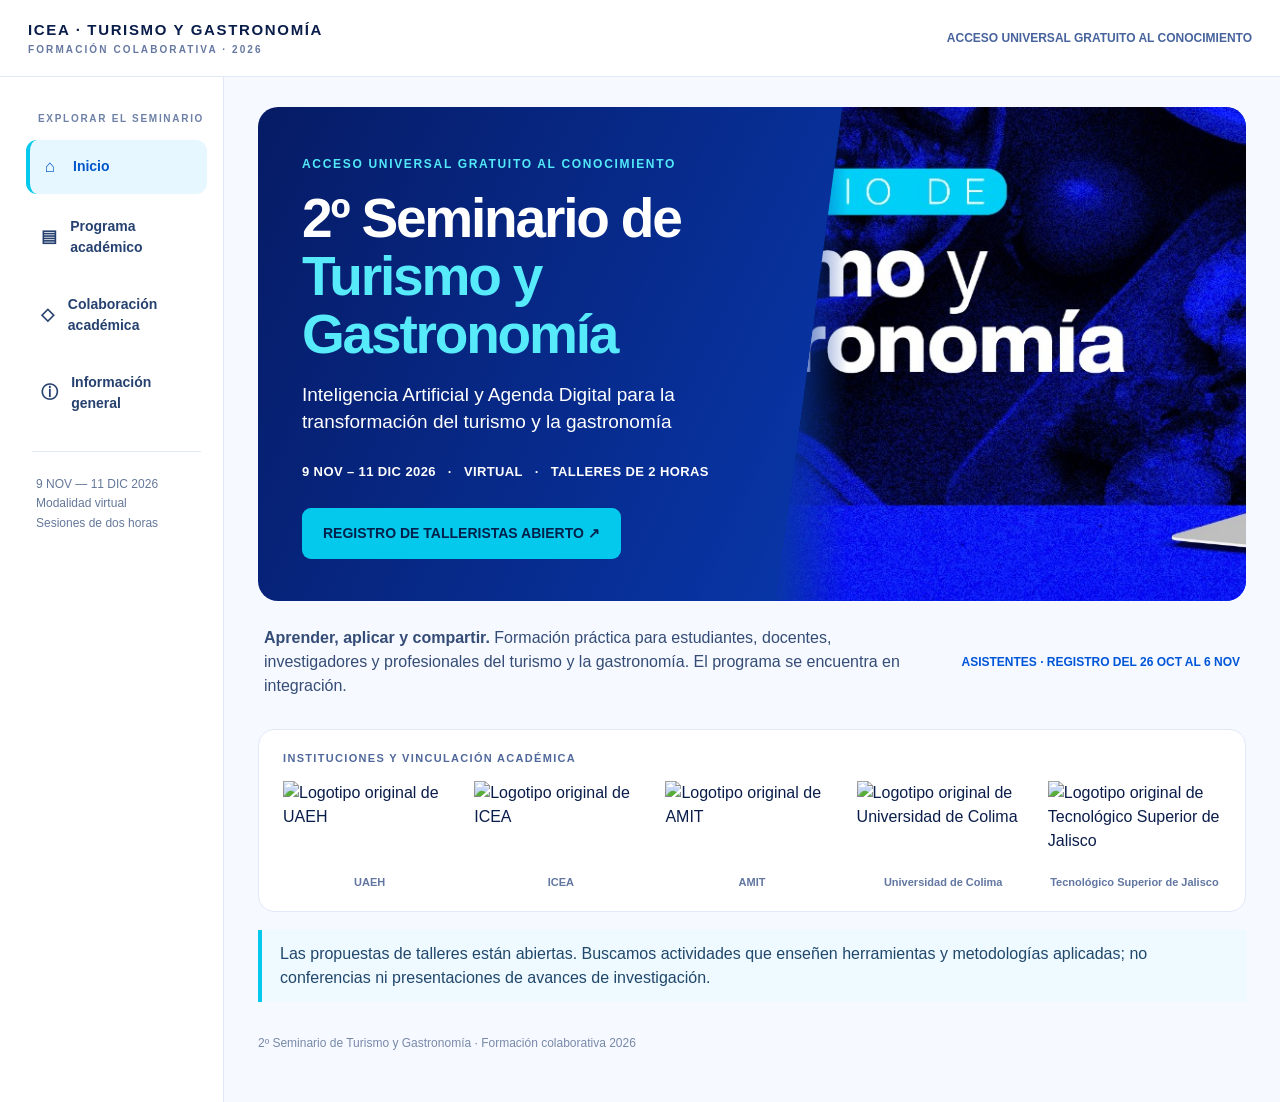
==== index.html @ 2c592e2b "Add files via upload" ====
<!doctype html><html lang="es"><head><meta charset="utf-8"><meta name="viewport" content="width=device-width,initial-scale=1"><meta name="theme-color" content="#061b65"><title>Inicio · 2º Seminario de Turismo y Gastronomía</title><link rel="stylesheet" href="styles.css"></head><body><header class="header"><div class="head-inner"><a href="index.html" class="brand">ICEA · TURISMO Y GASTRONOMÍA<small>FORMACIÓN COLABORATIVA · 2026</small></a><div class="header-note">ACCESO UNIVERSAL GRATUITO AL CONOCIMIENTO</div></div></header><div class="shell"><aside class="side"><p class="side-title">Explorar el seminario</p><a class="current" href="index.html"><span class="symbol">⌂</span>Inicio</a><a class="" href="programa.html"><span class="symbol">▤</span>Programa académico</a><a class="" href="colaboracion.html"><span class="symbol">◇</span>Colaboración académica</a><a class="" href="informacion.html"><span class="symbol">ⓘ</span>Información general</a><div class="divider"></div><p class="note">9 NOV — 11 DIC 2026<br>Modalidad virtual<br>Sesiones de dos horas</p></aside><main class="content"><section class="hero"><div class="hero-copy"><div class="eyebrow">ACCESO UNIVERSAL GRATUITO AL CONOCIMIENTO</div><h1>2º Seminario de<br><span>Turismo y Gastronomía</span></h1><p class="subtitle">Inteligencia Artificial y Agenda Digital para la transformación del turismo y la gastronomía</p><p class="facts">9 NOV – 11 DIC 2026 &nbsp; · &nbsp; VIRTUAL &nbsp; · &nbsp; TALLERES DE 2 HORAS</p><a class="btn" href="https://docs.google.com/forms/d/e/1FAIpQLScIO4ZmuzmxLel9Pe6MLY832q3dPEplEjCXNDadB7v_IK4GQQ/viewform?usp=header" target="_blank" rel="noopener">REGISTRO DE TALLERISTAS ABIERTO ↗</a></div><div class="hero-image" role="img" aria-label="Imagen original del seminario: turismo, gastronomía y tecnología"></div></section><div class="intro"><p><strong>Aprender, aplicar y compartir.</strong> Formación práctica para estudiantes, docentes, investigadores y profesionales del turismo y la gastronomía. El programa se encuentra en integración.</p><div class="date-tag">ASISTENTES · REGISTRO DEL 26 OCT AL 6 NOV</div></div><section class="logos"><div class="logos-title">Instituciones y vinculación académica</div><div class="logo-grid"><div><img src="assets/uaeh-original.jpg" alt="Logotipo original de UAEH"><div class="logo-label">UAEH</div></div><div><img src="assets/icea-original.png" alt="Logotipo original de ICEA"><div class="logo-label">ICEA</div></div><div><img src="assets/amit-original.png" alt="Logotipo original de AMIT"><div class="logo-label">AMIT</div></div><div><img src="assets/colima-original.png" alt="Logotipo original de Universidad de Colima"><div class="logo-label">Universidad de Colima</div></div><div><img src="assets/jalisco-original.png" alt="Logotipo original de Tecnológico Superior de Jalisco"><div class="logo-label">Tecnológico Superior de Jalisco</div></div></div></section><div class="note-box">Las propuestas de talleres están abiertas. Buscamos actividades que enseñen herramientas y metodologías aplicadas; no conferencias ni presentaciones de avances de investigación.</div><footer class="foot">2º Seminario de Turismo y Gastronomía · Formación colaborativa 2026</footer></main></div></body></html>
---- styles.css ----
:root{--navy:#071653;--blue:#064ee2;--cyan:#04c9ed;--ink:#0a1d4a;--muted:#536586;--line:#e0e9f8}*{box-sizing:border-box}body{margin:0;background:#f6f9ff;color:var(--ink);font:16px/1.5 'Segoe UI',Arial,sans-serif}a{text-decoration:none;color:inherit}.header{background:white;border-bottom:1px solid var(--line)}.head-inner{max-width:1380px;margin:auto;min-height:76px;padding:14px 28px;display:flex;align-items:center;justify-content:space-between;gap:20px}.brand{font-size:15px;font-weight:900;letter-spacing:.11em}.brand small{display:block;color:#6678a2;font-size:10px;letter-spacing:.21em}.header-note{color:#47639d;font-size:12px;font-weight:700}.shell{max-width:1380px;margin:auto;display:grid;grid-template-columns:224px minmax(0,1fr);min-height:calc(100vh - 76px)}.side{padding:34px 16px 30px 26px;background:#fff;border-right:1px solid var(--line)}.side-title{font-size:10px;letter-spacing:.17em;text-transform:uppercase;color:#6d80a6;font-weight:900;margin:0 0 14px 12px}.side a{display:flex;align-items:center;gap:12px;padding:14px 13px;border-radius:11px;color:#26416f;font-weight:750;font-size:14px;margin-bottom:8px;transition:background .2s}.side a:hover{background:#eaf3ff}.side a.current{background:#e7f7ff;color:#0057cb;border-left:4px solid var(--cyan);padding-left:9px}.side a .symbol{font-size:17px;width:22px;text-align:center}.side .divider{border-top:1px solid var(--line);margin:23px 6px}.side .note{font-size:12px;color:#65789a;padding:0 10px;line-height:1.65}.content{min-width:0;padding:30px 34px 50px}.hero{background:linear-gradient(115deg,#061b65,#0838ad 68%,#0755df);color:white;border-radius:20px;display:grid;grid-template-columns:1.05fr .95fr;overflow:hidden;min-height:435px}.hero-copy{padding:48px 0 42px 44px;position:relative;z-index:1}.eyebrow{font-size:12px;letter-spacing:.14em;color:#52eafa;font-weight:900}.hero h1{font-size:clamp(34px,4.3vw,60px);line-height:1.05;letter-spacing:-.04em;margin:17px 0}.hero h1 span{color:#57eafa}.subtitle{font-size:19px;line-height:1.42;max-width:590px}.facts{font-size:13px;font-weight:850;letter-spacing:.03em;margin:26px 0}.hero-image{background:linear-gradient(90deg,#0836a7 0%,transparent 15%),url('assets/banner.jpg') center/cover;clip-path:polygon(14% 0,100% 0,100% 100%,0 100%)}.btn{display:inline-block;background:var(--cyan);padding:15px 21px;border-radius:9px;color:#00214b;font-weight:900;font-size:14px}.btn:hover{filter:brightness(.95)}.btn-outline{background:#fff;border:1px solid #c8d9f4;color:#0647bf}.intro{display:flex;gap:24px;align-items:center;justify-content:space-between;padding:25px 6px}.intro p{margin:0;max-width:690px;color:#344c76}.date-tag{font-size:12px;font-weight:900;color:#0056d8;white-space:nowrap}.logos{background:white;border:1px solid var(--line);border-radius:16px;padding:20px 24px;margin-top:6px}.logos-title{font-size:11px;font-weight:900;color:#50689b;letter-spacing:.12em;text-transform:uppercase;margin-bottom:15px}.logo-grid{display:grid;grid-template-columns:repeat(5,1fr);gap:18px;align-items:center}.logo-grid img{display:block;width:100%;height:85px;object-fit:contain}.logo-grid .logo-label{text-align:center;font-size:11px;font-weight:800;color:#6176a0;margin-top:8px}.page-top{margin-bottom:26px}.kicker{color:#0079db;font-size:12px;font-weight:900;letter-spacing:.14em;text-transform:uppercase}.page-top h1{font-size:clamp(30px,3.6vw,47px);letter-spacing:-.035em;margin:7px 0}.page-top p{max-width:780px;color:#4b6085;margin:0;font-size:16px}.panel{background:white;border:1px solid var(--line);border-radius:17px;padding:26px;margin-bottom:18px}.panel h2{font-size:21px;margin:0 0 12px}.panel p{color:#455c81}.status{display:inline-block;padding:6px 12px;background:#e5f9fd;color:#006d9a;border-radius:6px;font-size:12px;font-weight:900}.two{display:grid;grid-template-columns:1fr 1fr;gap:16px}.three{display:grid;grid-template-columns:repeat(3,1fr);gap:16px}.ca{background:#f4f8ff;border-left:4px solid #0b64ed;padding:19px;border-radius:6px;min-height:140px}.ca strong{display:block;font-size:17px;line-height:1.3}.ca small{display:block;color:#59729c;margin-top:11px}.ca.primary{background:#e9f7ff;border-left-color:#00c4e7}.section-label{color:#1a5cd2;font-size:12px;font-weight:900;letter-spacing:.1em;text-transform:uppercase;margin:27px 0 12px}.mini{font-size:13px;color:#667ca1}.note-box{border-left:4px solid var(--cyan);padding:12px 18px;background:#eefaff;color:#21476b;margin-top:18px}.foot{font-size:12px;color:#7789a9;margin-top:32px}.contact{font-weight:800;color:#0754c9}.bullets{padding-left:20px;color:#405a81}.bullets li{margin:8px 0}.soft{background:#f2f8ff;padding:16px;border-radius:10px}.tag{display:inline-block;background:#e7edff;color:#1647ad;font-weight:800;font-size:12px;padding:6px 10px;border-radius:6px}@media(max-width:1000px){.hero{grid-template-columns:1fr}.hero-image{height:190px;clip-path:none}.hero-copy{padding:35px}.logo-grid{grid-template-columns:repeat(3,1fr)}.three{grid-template-columns:1fr 1fr}}@media(max-width:680px){.shell{display:block}.side{padding:10px 14px;display:flex;overflow-x:auto;gap:6px;border-right:0;border-bottom:1px solid var(--line)}.side-title,.side .divider,.side .note{display:none}.side a{white-space:nowrap;margin:0;font-size:12px;padding:10px}.content{padding:16px}.hero-copy{padding:25px}.hero h1{font-size:35px}.subtitle{font-size:16px}.intro{display:block}.date-tag{margin-top:12px}.two,.three{grid-template-columns:1fr}.logo-grid{grid-template-columns:1fr 1fr}.logo-grid img{height:70px}.head-inner{padding:12px 18px}.header-note{display:none}.panel{padding:19px}}
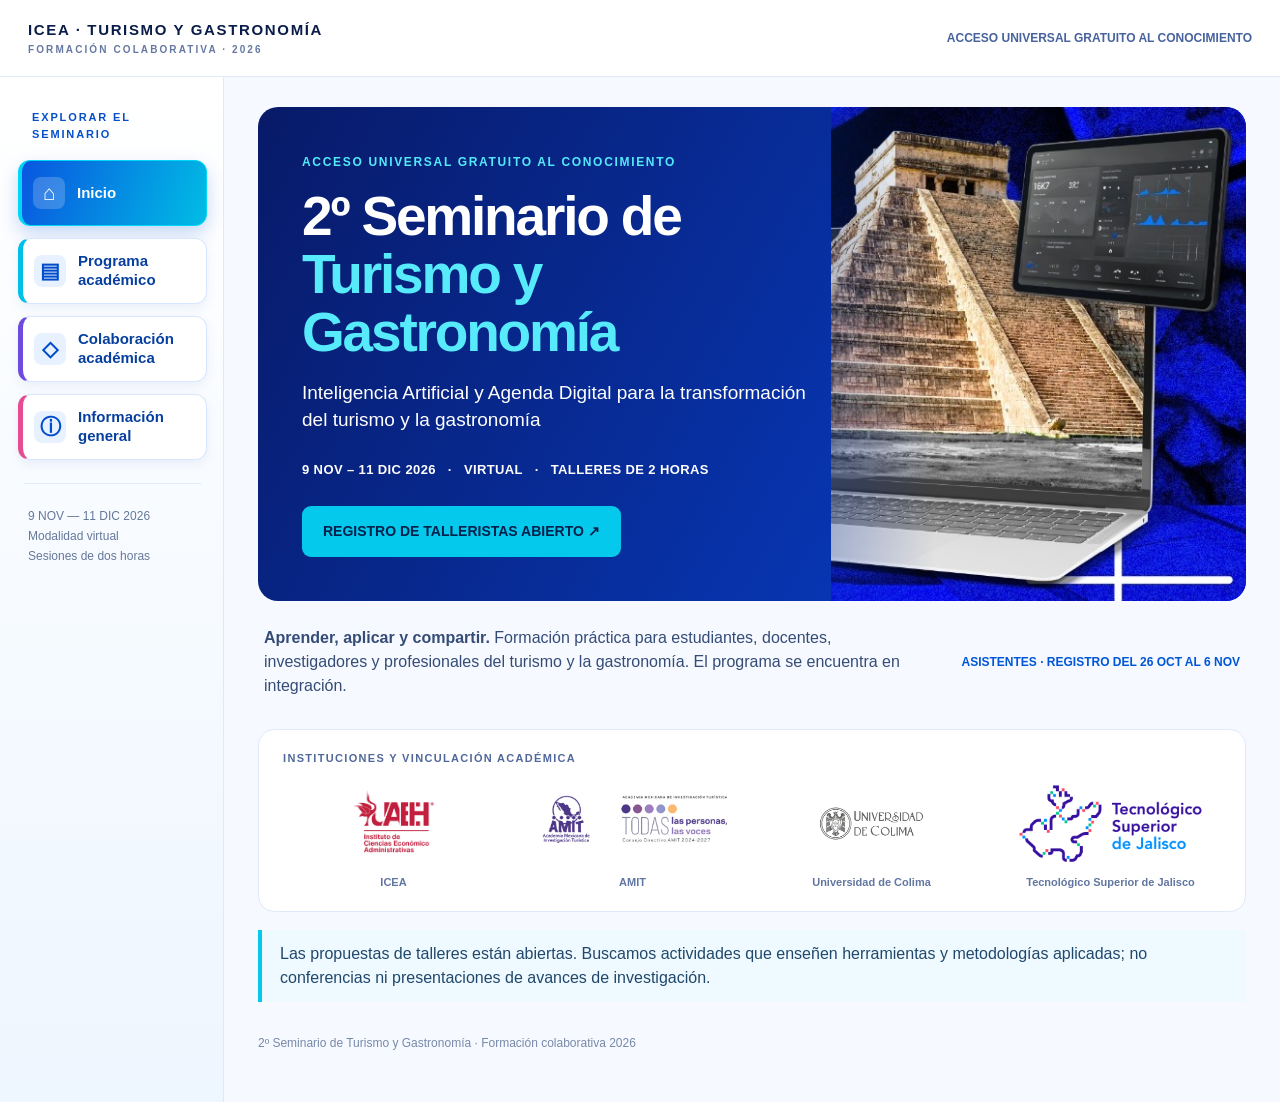
==== commit 05756f6c: "Add files via upload" ====
--- a/index.html
+++ b/index.html
@@ -1 +1 @@
-<!doctype html><html lang="es"><head><meta charset="utf-8"><meta name="viewport" content="width=device-width,initial-scale=1"><meta name="theme-color" content="#061b65"><title>Inicio · 2º Seminario de Turismo y Gastronomía</title><link rel="stylesheet" href="styles.css"></head><body><header class="header"><div class="head-inner"><a href="index.html" class="brand">ICEA · TURISMO Y GASTRONOMÍA<small>FORMACIÓN COLABORATIVA · 2026</small></a><div class="header-note">ACCESO UNIVERSAL GRATUITO AL CONOCIMIENTO</div></div></header><div class="shell"><aside class="side"><p class="side-title">Explorar el seminario</p><a class="current" href="index.html"><span class="symbol">⌂</span>Inicio</a><a class="" href="programa.html"><span class="symbol">▤</span>Programa académico</a><a class="" href="colaboracion.html"><span class="symbol">◇</span>Colaboración académica</a><a class="" href="informacion.html"><span class="symbol">ⓘ</span>Información general</a><div class="divider"></div><p class="note">9 NOV — 11 DIC 2026<br>Modalidad virtual<br>Sesiones de dos horas</p></aside><main class="content"><section class="hero"><div class="hero-copy"><div class="eyebrow">ACCESO UNIVERSAL GRATUITO AL CONOCIMIENTO</div><h1>2º Seminario de<br><span>Turismo y Gastronomía</span></h1><p class="subtitle">Inteligencia Artificial y Agenda Digital para la transformación del turismo y la gastronomía</p><p class="facts">9 NOV – 11 DIC 2026 &nbsp; · &nbsp; VIRTUAL &nbsp; · &nbsp; TALLERES DE 2 HORAS</p><a class="btn" href="https://docs.google.com/forms/d/e/1FAIpQLScIO4ZmuzmxLel9Pe6MLY832q3dPEplEjCXNDadB7v_IK4GQQ/viewform?usp=header" target="_blank" rel="noopener">REGISTRO DE TALLERISTAS ABIERTO ↗</a></div><div class="hero-image" role="img" aria-label="Imagen original del seminario: turismo, gastronomía y tecnología"></div></section><div class="intro"><p><strong>Aprender, aplicar y compartir.</strong> Formación práctica para estudiantes, docentes, investigadores y profesionales del turismo y la gastronomía. El programa se encuentra en integración.</p><div class="date-tag">ASISTENTES · REGISTRO DEL 26 OCT AL 6 NOV</div></div><section class="logos"><div class="logos-title">Instituciones y vinculación académica</div><div class="logo-grid"><div><img src="assets/uaeh-original.jpg" alt="Logotipo original de UAEH"><div class="logo-label">UAEH</div></div><div><img src="assets/icea-original.png" alt="Logotipo original de ICEA"><div class="logo-label">ICEA</div></div><div><img src="assets/amit-original.png" alt="Logotipo original de AMIT"><div class="logo-label">AMIT</div></div><div><img src="assets/colima-original.png" alt="Logotipo original de Universidad de Colima"><div class="logo-label">Universidad de Colima</div></div><div><img src="assets/jalisco-original.png" alt="Logotipo original de Tecnológico Superior de Jalisco"><div class="logo-label">Tecnológico Superior de Jalisco</div></div></div></section><div class="note-box">Las propuestas de talleres están abiertas. Buscamos actividades que enseñen herramientas y metodologías aplicadas; no conferencias ni presentaciones de avances de investigación.</div><footer class="foot">2º Seminario de Turismo y Gastronomía · Formación colaborativa 2026</footer></main></div></body></html>+<!doctype html><html lang="es"><head><meta charset="utf-8"><meta name="viewport" content="width=device-width,initial-scale=1"><meta name="theme-color" content="#061b65"><title>Inicio · 2º Seminario de Turismo y Gastronomía</title><link rel="stylesheet" href="styles.css"></head><body><header class="header"><div class="head-inner"><a href="index.html" class="brand">ICEA · TURISMO Y GASTRONOMÍA<small>FORMACIÓN COLABORATIVA · 2026</small></a><div class="header-note">ACCESO UNIVERSAL GRATUITO AL CONOCIMIENTO</div></div></header><div class="shell"><aside class="side"><p class="side-title">Explorar el seminario</p><a class="current" href="index.html"><span class="symbol">⌂</span>Inicio</a><a class="" href="programa.html"><span class="symbol">▤</span>Programa académico</a><a class="" href="colaboracion.html"><span class="symbol">◇</span>Colaboración académica</a><a class="" href="informacion.html"><span class="symbol">ⓘ</span>Información general</a><div class="divider"></div><p class="note">9 NOV — 11 DIC 2026<br>Modalidad virtual<br>Sesiones de dos horas</p></aside><main class="content"><section class="hero"><div class="hero-copy"><div class="eyebrow">ACCESO UNIVERSAL GRATUITO AL CONOCIMIENTO</div><h1>2º Seminario de<br><span>Turismo y Gastronomía</span></h1><p class="subtitle">Inteligencia Artificial y Agenda Digital para la transformación del turismo y la gastronomía</p><p class="facts">9 NOV – 11 DIC 2026 &nbsp; · &nbsp; VIRTUAL &nbsp; · &nbsp; TALLERES DE 2 HORAS</p><a class="btn" href="https://docs.google.com/forms/d/e/1FAIpQLScIO4ZmuzmxLel9Pe6MLY832q3dPEplEjCXNDadB7v_IK4GQQ/viewform?usp=header" target="_blank" rel="noopener">REGISTRO DE TALLERISTAS ABIERTO ↗</a></div><div class="hero-image" role="img" aria-label="Imagen original del seminario: turismo, gastronomía y tecnología"></div></section><div class="intro"><p><strong>Aprender, aplicar y compartir.</strong> Formación práctica para estudiantes, docentes, investigadores y profesionales del turismo y la gastronomía. El programa se encuentra en integración.</p><div class="date-tag">ASISTENTES · REGISTRO DEL 26 OCT AL 6 NOV</div></div><section class="logos"><div class="logos-title">Instituciones y vinculación académica</div><div class="logo-grid"><div><img src="assets/icea-original.png" alt="Logotipo original de ICEA"><div class="logo-label">ICEA</div></div><div><img src="assets/amit-original.png" alt="Logotipo original de AMIT"><div class="logo-label">AMIT</div></div><div><img src="assets/colima-original.png" alt="Logotipo original de Universidad de Colima"><div class="logo-label">Universidad de Colima</div></div><div><img src="assets/jalisco-original.png" alt="Logotipo original de Tecnológico Superior de Jalisco"><div class="logo-label">Tecnológico Superior de Jalisco</div></div></div></section><div class="note-box">Las propuestas de talleres están abiertas. Buscamos actividades que enseñen herramientas y metodologías aplicadas; no conferencias ni presentaciones de avances de investigación.</div><footer class="foot">2º Seminario de Turismo y Gastronomía · Formación colaborativa 2026</footer></main></div></body></html>
--- a/styles.css
+++ b/styles.css
@@ -1,2 +1,21 @@
 
-:root{--navy:#071653;--blue:#064ee2;--cyan:#04c9ed;--ink:#0a1d4a;--muted:#536586;--line:#e0e9f8}*{box-sizing:border-box}body{margin:0;background:#f6f9ff;color:var(--ink);font:16px/1.5 'Segoe UI',Arial,sans-serif}a{text-decoration:none;color:inherit}.header{background:white;border-bottom:1px solid var(--line)}.head-inner{max-width:1380px;margin:auto;min-height:76px;padding:14px 28px;display:flex;align-items:center;justify-content:space-between;gap:20px}.brand{font-size:15px;font-weight:900;letter-spacing:.11em}.brand small{display:block;color:#6678a2;font-size:10px;letter-spacing:.21em}.header-note{color:#47639d;font-size:12px;font-weight:700}.shell{max-width:1380px;margin:auto;display:grid;grid-template-columns:224px minmax(0,1fr);min-height:calc(100vh - 76px)}.side{padding:34px 16px 30px 26px;background:#fff;border-right:1px solid var(--line)}.side-title{font-size:10px;letter-spacing:.17em;text-transform:uppercase;color:#6d80a6;font-weight:900;margin:0 0 14px 12px}.side a{display:flex;align-items:center;gap:12px;padding:14px 13px;border-radius:11px;color:#26416f;font-weight:750;font-size:14px;margin-bottom:8px;transition:background .2s}.side a:hover{background:#eaf3ff}.side a.current{background:#e7f7ff;color:#0057cb;border-left:4px solid var(--cyan);padding-left:9px}.side a .symbol{font-size:17px;width:22px;text-align:center}.side .divider{border-top:1px solid var(--line);margin:23px 6px}.side .note{font-size:12px;color:#65789a;padding:0 10px;line-height:1.65}.content{min-width:0;padding:30px 34px 50px}.hero{background:linear-gradient(115deg,#061b65,#0838ad 68%,#0755df);color:white;border-radius:20px;display:grid;grid-template-columns:1.05fr .95fr;overflow:hidden;min-height:435px}.hero-copy{padding:48px 0 42px 44px;position:relative;z-index:1}.eyebrow{font-size:12px;letter-spacing:.14em;color:#52eafa;font-weight:900}.hero h1{font-size:clamp(34px,4.3vw,60px);line-height:1.05;letter-spacing:-.04em;margin:17px 0}.hero h1 span{color:#57eafa}.subtitle{font-size:19px;line-height:1.42;max-width:590px}.facts{font-size:13px;font-weight:850;letter-spacing:.03em;margin:26px 0}.hero-image{background:linear-gradient(90deg,#0836a7 0%,transparent 15%),url('assets/banner.jpg') center/cover;clip-path:polygon(14% 0,100% 0,100% 100%,0 100%)}.btn{display:inline-block;background:var(--cyan);padding:15px 21px;border-radius:9px;color:#00214b;font-weight:900;font-size:14px}.btn:hover{filter:brightness(.95)}.btn-outline{background:#fff;border:1px solid #c8d9f4;color:#0647bf}.intro{display:flex;gap:24px;align-items:center;justify-content:space-between;padding:25px 6px}.intro p{margin:0;max-width:690px;color:#344c76}.date-tag{font-size:12px;font-weight:900;color:#0056d8;white-space:nowrap}.logos{background:white;border:1px solid var(--line);border-radius:16px;padding:20px 24px;margin-top:6px}.logos-title{font-size:11px;font-weight:900;color:#50689b;letter-spacing:.12em;text-transform:uppercase;margin-bottom:15px}.logo-grid{display:grid;grid-template-columns:repeat(5,1fr);gap:18px;align-items:center}.logo-grid img{display:block;width:100%;height:85px;object-fit:contain}.logo-grid .logo-label{text-align:center;font-size:11px;font-weight:800;color:#6176a0;margin-top:8px}.page-top{margin-bottom:26px}.kicker{color:#0079db;font-size:12px;font-weight:900;letter-spacing:.14em;text-transform:uppercase}.page-top h1{font-size:clamp(30px,3.6vw,47px);letter-spacing:-.035em;margin:7px 0}.page-top p{max-width:780px;color:#4b6085;margin:0;font-size:16px}.panel{background:white;border:1px solid var(--line);border-radius:17px;padding:26px;margin-bottom:18px}.panel h2{font-size:21px;margin:0 0 12px}.panel p{color:#455c81}.status{display:inline-block;padding:6px 12px;background:#e5f9fd;color:#006d9a;border-radius:6px;font-size:12px;font-weight:900}.two{display:grid;grid-template-columns:1fr 1fr;gap:16px}.three{display:grid;grid-template-columns:repeat(3,1fr);gap:16px}.ca{background:#f4f8ff;border-left:4px solid #0b64ed;padding:19px;border-radius:6px;min-height:140px}.ca strong{display:block;font-size:17px;line-height:1.3}.ca small{display:block;color:#59729c;margin-top:11px}.ca.primary{background:#e9f7ff;border-left-color:#00c4e7}.section-label{color:#1a5cd2;font-size:12px;font-weight:900;letter-spacing:.1em;text-transform:uppercase;margin:27px 0 12px}.mini{font-size:13px;color:#667ca1}.note-box{border-left:4px solid var(--cyan);padding:12px 18px;background:#eefaff;color:#21476b;margin-top:18px}.foot{font-size:12px;color:#7789a9;margin-top:32px}.contact{font-weight:800;color:#0754c9}.bullets{padding-left:20px;color:#405a81}.bullets li{margin:8px 0}.soft{background:#f2f8ff;padding:16px;border-radius:10px}.tag{display:inline-block;background:#e7edff;color:#1647ad;font-weight:800;font-size:12px;padding:6px 10px;border-radius:6px}@media(max-width:1000px){.hero{grid-template-columns:1fr}.hero-image{height:190px;clip-path:none}.hero-copy{padding:35px}.logo-grid{grid-template-columns:repeat(3,1fr)}.three{grid-template-columns:1fr 1fr}}@media(max-width:680px){.shell{display:block}.side{padding:10px 14px;display:flex;overflow-x:auto;gap:6px;border-right:0;border-bottom:1px solid var(--line)}.side-title,.side .divider,.side .note{display:none}.side a{white-space:nowrap;margin:0;font-size:12px;padding:10px}.content{padding:16px}.hero-copy{padding:25px}.hero h1{font-size:35px}.subtitle{font-size:16px}.intro{display:block}.date-tag{margin-top:12px}.two,.three{grid-template-columns:1fr}.logo-grid{grid-template-columns:1fr 1fr}.logo-grid img{height:70px}.head-inner{padding:12px 18px}.header-note{display:none}.panel{padding:19px}}
+:root{--navy:#071653;--blue:#064ee2;--cyan:#04c9ed;--ink:#0a1d4a;--muted:#536586;--line:#e0e9f8}*{box-sizing:border-box}body{margin:0;background:#f6f9ff;color:var(--ink);font:16px/1.5 'Segoe UI',Arial,sans-serif}a{text-decoration:none;color:inherit}.header{background:white;border-bottom:1px solid var(--line)}.head-inner{max-width:1380px;margin:auto;min-height:76px;padding:14px 28px;display:flex;align-items:center;justify-content:space-between;gap:20px}.brand{font-size:15px;font-weight:900;letter-spacing:.11em}.brand small{display:block;color:#6678a2;font-size:10px;letter-spacing:.21em}.header-note{color:#47639d;font-size:12px;font-weight:700}.shell{max-width:1380px;margin:auto;display:grid;grid-template-columns:224px minmax(0,1fr);min-height:calc(100vh - 76px)}.side{padding:34px 16px 30px 26px;background:#fff;border-right:1px solid var(--line)}.side-title{font-size:10px;letter-spacing:.17em;text-transform:uppercase;color:#6d80a6;font-weight:900;margin:0 0 14px 12px}.side a{display:flex;align-items:center;gap:12px;padding:14px 13px;border-radius:11px;color:#26416f;font-weight:750;font-size:14px;margin-bottom:8px;transition:background .2s}.side a:hover{background:#eaf3ff}.side a.current{background:#e7f7ff;color:#0057cb;border-left:4px solid var(--cyan);padding-left:9px}.side a .symbol{font-size:17px;width:22px;text-align:center}.side .divider{border-top:1px solid var(--line);margin:23px 6px}.side .note{font-size:12px;color:#65789a;padding:0 10px;line-height:1.65}.content{min-width:0;padding:30px 34px 50px}.hero{background:linear-gradient(115deg,#061b65,#0838ad 68%,#0755df);color:white;border-radius:20px;display:grid;grid-template-columns:1.05fr .95fr;overflow:hidden;min-height:435px}.hero-copy{padding:48px 0 42px 44px;position:relative;z-index:1}.eyebrow{font-size:12px;letter-spacing:.14em;color:#52eafa;font-weight:900}.hero h1{font-size:clamp(34px,4.3vw,60px);line-height:1.05;letter-spacing:-.04em;margin:17px 0}.hero h1 span{color:#57eafa}.subtitle{font-size:19px;line-height:1.42;max-width:590px}.facts{font-size:13px;font-weight:850;letter-spacing:.03em;margin:26px 0}.hero-image{background:linear-gradient(90deg,#0836a7 0%,transparent 15%),url('assets/hero-visual.jpg') center center/cover;clip-path:polygon(14% 0,100% 0,100% 100%,0 100%)}.btn{display:inline-block;background:var(--cyan);padding:15px 21px;border-radius:9px;color:#00214b;font-weight:900;font-size:14px}.btn:hover{filter:brightness(.95)}.btn-outline{background:#fff;border:1px solid #c8d9f4;color:#0647bf}.intro{display:flex;gap:24px;align-items:center;justify-content:space-between;padding:25px 6px}.intro p{margin:0;max-width:690px;color:#344c76}.date-tag{font-size:12px;font-weight:900;color:#0056d8;white-space:nowrap}.logos{background:white;border:1px solid var(--line);border-radius:16px;padding:20px 24px;margin-top:6px}.logos-title{font-size:11px;font-weight:900;color:#50689b;letter-spacing:.12em;text-transform:uppercase;margin-bottom:15px}.logo-grid{display:grid;grid-template-columns:repeat(5,1fr);gap:18px;align-items:center}.logo-grid img{display:block;width:100%;height:85px;object-fit:contain}.logo-grid .logo-label{text-align:center;font-size:11px;font-weight:800;color:#6176a0;margin-top:8px}.page-top{margin-bottom:26px}.kicker{color:#0079db;font-size:12px;font-weight:900;letter-spacing:.14em;text-transform:uppercase}.page-top h1{font-size:clamp(30px,3.6vw,47px);letter-spacing:-.035em;margin:7px 0}.page-top p{max-width:780px;color:#4b6085;margin:0;font-size:16px}.panel{background:white;border:1px solid var(--line);border-radius:17px;padding:26px;margin-bottom:18px}.panel h2{font-size:21px;margin:0 0 12px}.panel p{color:#455c81}.status{display:inline-block;padding:6px 12px;background:#e5f9fd;color:#006d9a;border-radius:6px;font-size:12px;font-weight:900}.two{display:grid;grid-template-columns:1fr 1fr;gap:16px}.three{display:grid;grid-template-columns:repeat(3,1fr);gap:16px}.ca{background:#f4f8ff;border-left:4px solid #0b64ed;padding:19px;border-radius:6px;min-height:140px}.ca strong{display:block;font-size:17px;line-height:1.3}.ca small{display:block;color:#59729c;margin-top:11px}.ca.primary{background:#e9f7ff;border-left-color:#00c4e7}.section-label{color:#1a5cd2;font-size:12px;font-weight:900;letter-spacing:.1em;text-transform:uppercase;margin:27px 0 12px}.mini{font-size:13px;color:#667ca1}.note-box{border-left:4px solid var(--cyan);padding:12px 18px;background:#eefaff;color:#21476b;margin-top:18px}.foot{font-size:12px;color:#7789a9;margin-top:32px}.contact{font-weight:800;color:#0754c9}.bullets{padding-left:20px;color:#405a81}.bullets li{margin:8px 0}.soft{background:#f2f8ff;padding:16px;border-radius:10px}.tag{display:inline-block;background:#e7edff;color:#1647ad;font-weight:800;font-size:12px;padding:6px 10px;border-radius:6px}@media(max-width:1000px){.hero{grid-template-columns:1fr}.hero-image{height:190px;clip-path:none}.hero-copy{padding:35px}.logo-grid{grid-template-columns:repeat(3,1fr)}.three{grid-template-columns:1fr 1fr}}@media(max-width:680px){.shell{display:block}.side{padding:10px 14px;display:flex;overflow-x:auto;gap:6px;border-right:0;border-bottom:1px solid var(--line)}.side-title,.side .divider,.side .note{display:none}.side a{white-space:nowrap;margin:0;font-size:12px;padding:10px}.content{padding:16px}.hero-copy{padding:25px}.hero h1{font-size:35px}.subtitle{font-size:16px}.intro{display:block}.date-tag{margin-top:12px}.two,.three{grid-template-columns:1fr}.logo-grid{grid-template-columns:1fr 1fr}.logo-grid img{height:70px}.head-inner{padding:12px 18px}.header-note{display:none}.panel{padding:19px}}
+
+/* Ajuste visual 08-oct: imagen sin tipografia superpuesta y menu lateral con presencia */
+.hero-image{background-image:linear-gradient(90deg,rgba(8,49,158,.28),rgba(8,49,158,0) 25%),url('assets/hero-visual.jpg');background-position:center center;background-size:cover;clip-path:none;min-width:0}
+.hero{grid-template-columns:minmax(0,1.16fr) minmax(0,.84fr);background:linear-gradient(120deg,#081a68 0%,#0739bb 75%,#0357eb 100%)}
+.hero-copy{padding:46px 18px 44px 44px}
+.side{padding:32px 16px 28px 18px;background:linear-gradient(180deg,#ffffff 0%,#eef6ff 100%)}
+.side-title{color:#064fcb;font-size:11px;margin:0 0 18px 14px}
+.side a{background:#fff;border:1px solid #d8e7ff;border-left:5px solid #1b61e7;border-radius:12px;min-height:66px;margin-bottom:12px;padding:12px 12px 12px 11px;font-size:15px;color:#063f9e;box-shadow:0 4px 12px rgba(11,62,156,.07);line-height:1.25}
+.side a:nth-of-type(2){border-left-color:#00bfe9}.side a:nth-of-type(3){border-left-color:#6d4bde}.side a:nth-of-type(4){border-left-color:#e64d91}
+.side a .symbol{width:32px;height:32px;flex:0 0 32px;display:grid;place-items:center;border-radius:8px;background:#e7f1ff;color:#004dcc;font-size:21px}
+.side a:hover{background:#e9f8ff;transform:translateX(3px);border-color:#85d5ff}
+.side a.current{background:linear-gradient(110deg,#0956df,#00bde5);color:white;border-color:#00d7f6;padding-left:11px;box-shadow:0 8px 18px rgba(0,83,208,.22)}
+.side a.current .symbol{background:rgba(255,255,255,.2);color:white}
+@media(max-width:1000px){.hero{grid-template-columns:1fr}.hero-image{height:240px;background-position:center 43%}.hero-copy{padding:35px}}
+@media(max-width:680px){.side{background:#fff;padding:10px;gap:8px}.side a{min-height:45px;font-size:12px;margin:0;padding:8px 10px;box-shadow:none}.side a .symbol{display:none}.side a.current{padding:8px 10px}.hero-image{height:195px}}
+
+/* Cuatro identidades institucionales, sin el logo AMIT duplicado */
+.logo-grid{grid-template-columns:repeat(4,minmax(0,1fr))}
+@media(max-width:760px){.logo-grid{grid-template-columns:repeat(2,minmax(0,1fr))}}
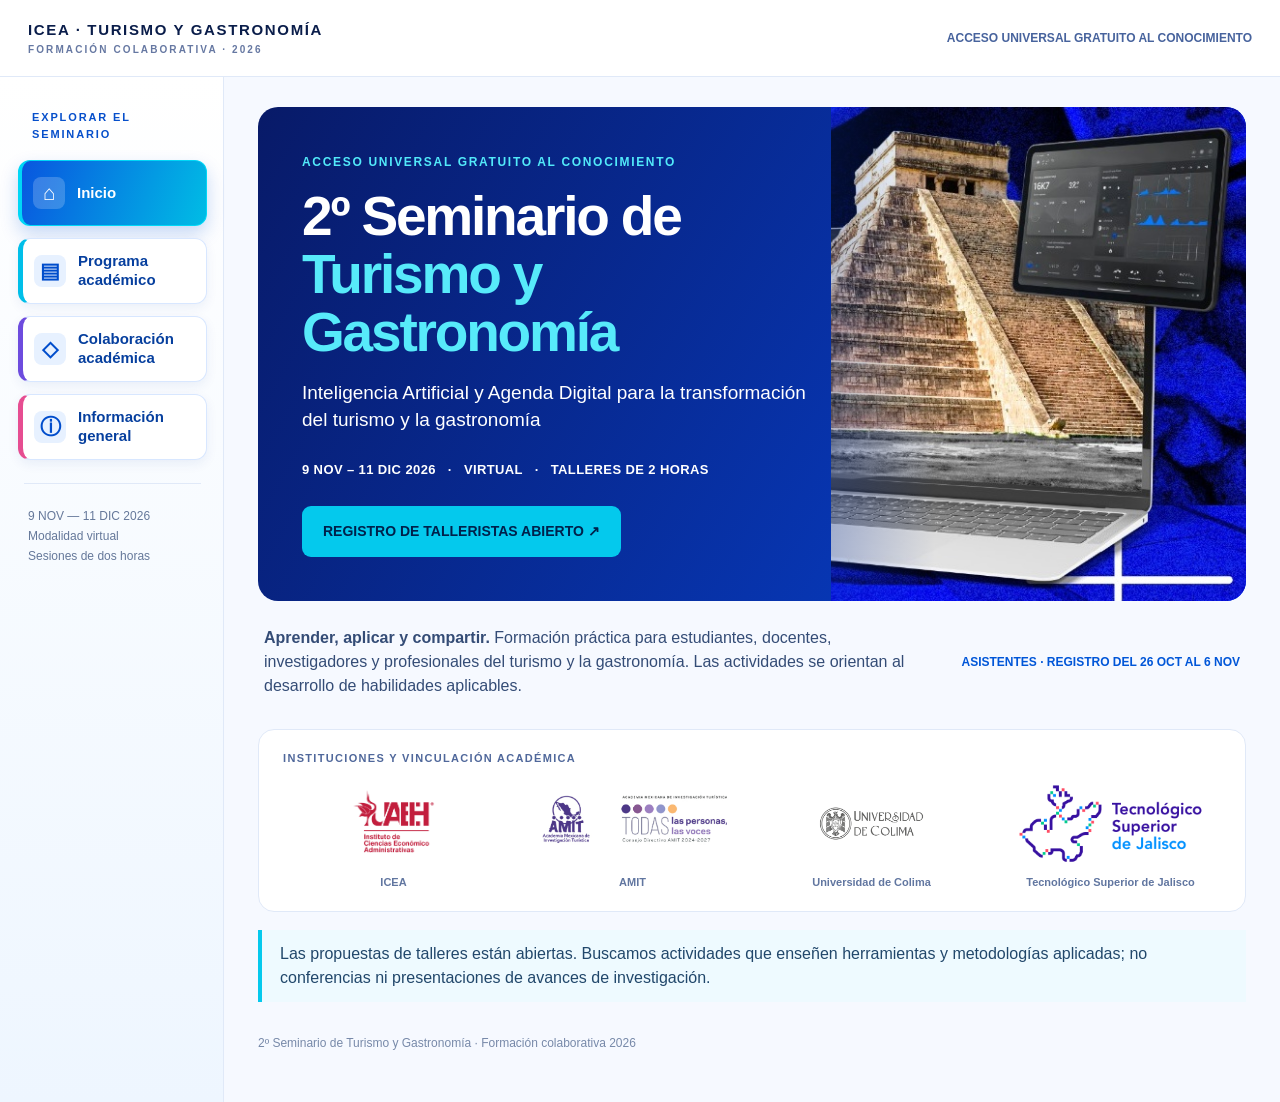
==== commit 1a4d6f39: "Add files via upload" ====
--- a/index.html
+++ b/index.html
@@ -1 +1 @@
-<!doctype html><html lang="es"><head><meta charset="utf-8"><meta name="viewport" content="width=device-width,initial-scale=1"><meta name="theme-color" content="#061b65"><title>Inicio · 2º Seminario de Turismo y Gastronomía</title><link rel="stylesheet" href="styles.css"></head><body><header class="header"><div class="head-inner"><a href="index.html" class="brand">ICEA · TURISMO Y GASTRONOMÍA<small>FORMACIÓN COLABORATIVA · 2026</small></a><div class="header-note">ACCESO UNIVERSAL GRATUITO AL CONOCIMIENTO</div></div></header><div class="shell"><aside class="side"><p class="side-title">Explorar el seminario</p><a class="current" href="index.html"><span class="symbol">⌂</span>Inicio</a><a class="" href="programa.html"><span class="symbol">▤</span>Programa académico</a><a class="" href="colaboracion.html"><span class="symbol">◇</span>Colaboración académica</a><a class="" href="informacion.html"><span class="symbol">ⓘ</span>Información general</a><div class="divider"></div><p class="note">9 NOV — 11 DIC 2026<br>Modalidad virtual<br>Sesiones de dos horas</p></aside><main class="content"><section class="hero"><div class="hero-copy"><div class="eyebrow">ACCESO UNIVERSAL GRATUITO AL CONOCIMIENTO</div><h1>2º Seminario de<br><span>Turismo y Gastronomía</span></h1><p class="subtitle">Inteligencia Artificial y Agenda Digital para la transformación del turismo y la gastronomía</p><p class="facts">9 NOV – 11 DIC 2026 &nbsp; · &nbsp; VIRTUAL &nbsp; · &nbsp; TALLERES DE 2 HORAS</p><a class="btn" href="https://docs.google.com/forms/d/e/1FAIpQLScIO4ZmuzmxLel9Pe6MLY832q3dPEplEjCXNDadB7v_IK4GQQ/viewform?usp=header" target="_blank" rel="noopener">REGISTRO DE TALLERISTAS ABIERTO ↗</a></div><div class="hero-image" role="img" aria-label="Imagen original del seminario: turismo, gastronomía y tecnología"></div></section><div class="intro"><p><strong>Aprender, aplicar y compartir.</strong> Formación práctica para estudiantes, docentes, investigadores y profesionales del turismo y la gastronomía. El programa se encuentra en integración.</p><div class="date-tag">ASISTENTES · REGISTRO DEL 26 OCT AL 6 NOV</div></div><section class="logos"><div class="logos-title">Instituciones y vinculación académica</div><div class="logo-grid"><div><img src="assets/icea-original.png" alt="Logotipo original de ICEA"><div class="logo-label">ICEA</div></div><div><img src="assets/amit-original.png" alt="Logotipo original de AMIT"><div class="logo-label">AMIT</div></div><div><img src="assets/colima-original.png" alt="Logotipo original de Universidad de Colima"><div class="logo-label">Universidad de Colima</div></div><div><img src="assets/jalisco-original.png" alt="Logotipo original de Tecnológico Superior de Jalisco"><div class="logo-label">Tecnológico Superior de Jalisco</div></div></div></section><div class="note-box">Las propuestas de talleres están abiertas. Buscamos actividades que enseñen herramientas y metodologías aplicadas; no conferencias ni presentaciones de avances de investigación.</div><footer class="foot">2º Seminario de Turismo y Gastronomía · Formación colaborativa 2026</footer></main></div></body></html>+<!doctype html><html lang="es"><head><meta charset="utf-8"><meta name="viewport" content="width=device-width,initial-scale=1"><meta name="theme-color" content="#061b65"><title>Inicio · 2º Seminario de Turismo y Gastronomía</title><link rel="stylesheet" href="styles.css"></head><body><header class="header"><div class="head-inner"><a href="index.html" class="brand">ICEA · TURISMO Y GASTRONOMÍA<small>FORMACIÓN COLABORATIVA · 2026</small></a><div class="header-note">ACCESO UNIVERSAL GRATUITO AL CONOCIMIENTO</div></div></header><div class="shell"><aside class="side"><p class="side-title">Explorar el seminario</p><a class="current" href="index.html"><span class="symbol">⌂</span>Inicio</a><a class="" href="programa.html"><span class="symbol">▤</span>Programa académico</a><a class="" href="colaboracion.html"><span class="symbol">◇</span>Colaboración académica</a><a class="" href="informacion.html"><span class="symbol">ⓘ</span>Información general</a><div class="divider"></div><p class="note">9 NOV — 11 DIC 2026<br>Modalidad virtual<br>Sesiones de dos horas</p></aside><main class="content"><section class="hero"><div class="hero-copy"><div class="eyebrow">ACCESO UNIVERSAL GRATUITO AL CONOCIMIENTO</div><h1>2º Seminario de<br><span>Turismo y Gastronomía</span></h1><p class="subtitle">Inteligencia Artificial y Agenda Digital para la transformación del turismo y la gastronomía</p><p class="facts">9 NOV – 11 DIC 2026 &nbsp; · &nbsp; VIRTUAL &nbsp; · &nbsp; TALLERES DE 2 HORAS</p><a class="btn" href="https://docs.google.com/forms/d/e/1FAIpQLScIO4ZmuzmxLel9Pe6MLY832q3dPEplEjCXNDadB7v_IK4GQQ/viewform?usp=header" target="_blank" rel="noopener">REGISTRO DE TALLERISTAS ABIERTO ↗</a></div><div class="hero-image" role="img" aria-label="Imagen original del seminario: turismo, gastronomía y tecnología"></div></section><div class="intro"><p><strong>Aprender, aplicar y compartir.</strong> Formación práctica para estudiantes, docentes, investigadores y profesionales del turismo y la gastronomía. Las actividades se orientan al desarrollo de habilidades aplicables.</p><div class="date-tag">ASISTENTES · REGISTRO DEL 26 OCT AL 6 NOV</div></div><section class="logos"><div class="logos-title">Instituciones y vinculación académica</div><div class="logo-grid"><div><img src="assets/icea-original.png" alt="Logotipo original de ICEA"><div class="logo-label">ICEA</div></div><div><img src="assets/amit-original.png" alt="Logotipo original de AMIT"><div class="logo-label">AMIT</div></div><div><img src="assets/colima-original.png" alt="Logotipo original de Universidad de Colima"><div class="logo-label">Universidad de Colima</div></div><div><img src="assets/jalisco-original.png" alt="Logotipo original de Tecnológico Superior de Jalisco"><div class="logo-label">Tecnológico Superior de Jalisco</div></div></div></section><div class="note-box">Las propuestas de talleres están abiertas. Buscamos actividades que enseñen herramientas y metodologías aplicadas; no conferencias ni presentaciones de avances de investigación.</div><footer class="foot">2º Seminario de Turismo y Gastronomía · Formación colaborativa 2026</footer></main></div></body></html>
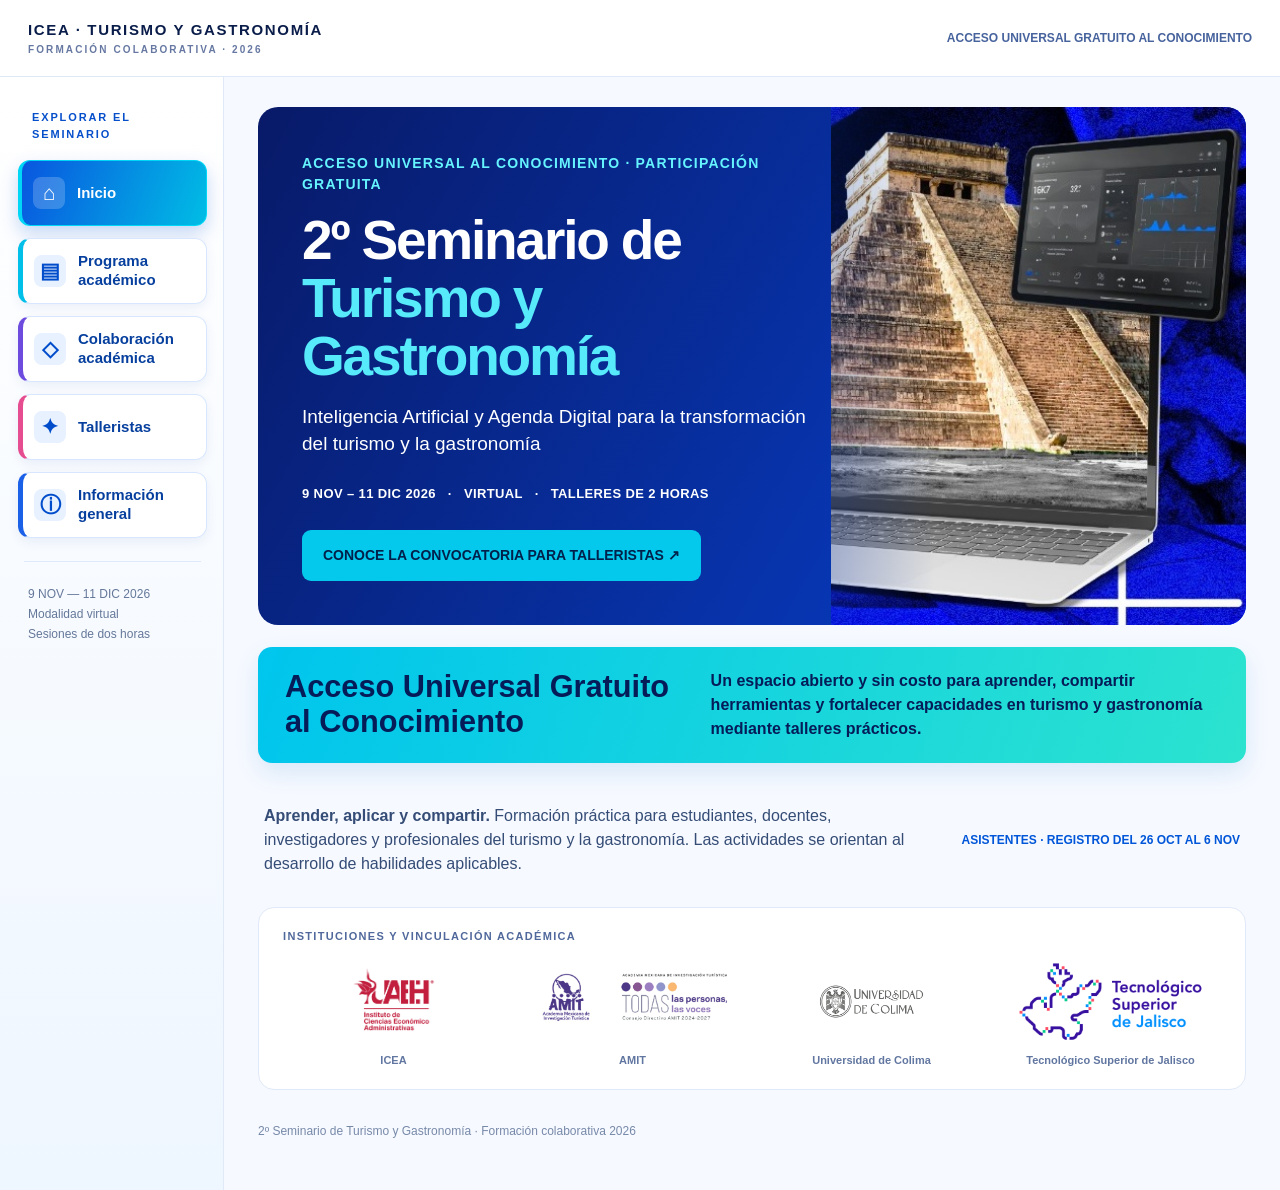
==== commit 959e16f7: "Add files via upload" ====
--- a/index.html
+++ b/index.html
@@ -1 +1,3 @@
-<!doctype html><html lang="es"><head><meta charset="utf-8"><meta name="viewport" content="width=device-width,initial-scale=1"><meta name="theme-color" content="#061b65"><title>Inicio · 2º Seminario de Turismo y Gastronomía</title><link rel="stylesheet" href="styles.css"></head><body><header class="header"><div class="head-inner"><a href="index.html" class="brand">ICEA · TURISMO Y GASTRONOMÍA<small>FORMACIÓN COLABORATIVA · 2026</small></a><div class="header-note">ACCESO UNIVERSAL GRATUITO AL CONOCIMIENTO</div></div></header><div class="shell"><aside class="side"><p class="side-title">Explorar el seminario</p><a class="current" href="index.html"><span class="symbol">⌂</span>Inicio</a><a class="" href="programa.html"><span class="symbol">▤</span>Programa académico</a><a class="" href="colaboracion.html"><span class="symbol">◇</span>Colaboración académica</a><a class="" href="informacion.html"><span class="symbol">ⓘ</span>Información general</a><div class="divider"></div><p class="note">9 NOV — 11 DIC 2026<br>Modalidad virtual<br>Sesiones de dos horas</p></aside><main class="content"><section class="hero"><div class="hero-copy"><div class="eyebrow">ACCESO UNIVERSAL GRATUITO AL CONOCIMIENTO</div><h1>2º Seminario de<br><span>Turismo y Gastronomía</span></h1><p class="subtitle">Inteligencia Artificial y Agenda Digital para la transformación del turismo y la gastronomía</p><p class="facts">9 NOV – 11 DIC 2026 &nbsp; · &nbsp; VIRTUAL &nbsp; · &nbsp; TALLERES DE 2 HORAS</p><a class="btn" href="https://docs.google.com/forms/d/e/1FAIpQLScIO4ZmuzmxLel9Pe6MLY832q3dPEplEjCXNDadB7v_IK4GQQ/viewform?usp=header" target="_blank" rel="noopener">REGISTRO DE TALLERISTAS ABIERTO ↗</a></div><div class="hero-image" role="img" aria-label="Imagen original del seminario: turismo, gastronomía y tecnología"></div></section><div class="intro"><p><strong>Aprender, aplicar y compartir.</strong> Formación práctica para estudiantes, docentes, investigadores y profesionales del turismo y la gastronomía. Las actividades se orientan al desarrollo de habilidades aplicables.</p><div class="date-tag">ASISTENTES · REGISTRO DEL 26 OCT AL 6 NOV</div></div><section class="logos"><div class="logos-title">Instituciones y vinculación académica</div><div class="logo-grid"><div><img src="assets/icea-original.png" alt="Logotipo original de ICEA"><div class="logo-label">ICEA</div></div><div><img src="assets/amit-original.png" alt="Logotipo original de AMIT"><div class="logo-label">AMIT</div></div><div><img src="assets/colima-original.png" alt="Logotipo original de Universidad de Colima"><div class="logo-label">Universidad de Colima</div></div><div><img src="assets/jalisco-original.png" alt="Logotipo original de Tecnológico Superior de Jalisco"><div class="logo-label">Tecnológico Superior de Jalisco</div></div></div></section><div class="note-box">Las propuestas de talleres están abiertas. Buscamos actividades que enseñen herramientas y metodologías aplicadas; no conferencias ni presentaciones de avances de investigación.</div><footer class="foot">2º Seminario de Turismo y Gastronomía · Formación colaborativa 2026</footer></main></div></body></html>+<!DOCTYPE html>
+
+<html lang="es"><head><meta charset="utf-8"/><meta content="width=device-width,initial-scale=1" name="viewport"/><meta content="#061b65" name="theme-color"/><title>Inicio · 2º Seminario de Turismo y Gastronomía</title><link href="styles.css" rel="stylesheet"/></head><body><header class="header"><div class="head-inner"><a class="brand" href="index.html">ICEA · TURISMO Y GASTRONOMÍA<small>FORMACIÓN COLABORATIVA · 2026</small></a><div class="header-note">ACCESO UNIVERSAL GRATUITO AL CONOCIMIENTO</div></div></header><div class="shell"><aside class="side"><p class="side-title">Explorar el seminario</p><a class="current" href="index.html"><span class="symbol">⌂</span>Inicio</a><a class="" href="programa.html"><span class="symbol">▤</span>Programa académico</a><a class="" href="colaboracion.html"><span class="symbol">◇</span>Colaboración académica</a><a class="" href="talleristas.html"><span class="symbol">✦</span> Talleristas</a><a class="" href="informacion.html"><span class="symbol">ⓘ</span>Información general</a><div class="divider"></div><p class="note">9 NOV — 11 DIC 2026<br/>Modalidad virtual<br/>Sesiones de dos horas</p></aside><main class="content"><section class="hero"><div class="hero-copy"><div class="eyebrow">ACCESO UNIVERSAL AL CONOCIMIENTO · PARTICIPACIÓN GRATUITA</div><h1>2º Seminario de<br/><span>Turismo y Gastronomía</span></h1><p class="subtitle">Inteligencia Artificial y Agenda Digital para la transformación del turismo y la gastronomía</p><p class="facts">9 NOV – 11 DIC 2026   ·   VIRTUAL   ·   TALLERES DE 2 HORAS</p><a class="btn" href="talleristas.html" rel="noopener" target="_blank">CONOCE LA CONVOCATORIA PARA TALLERISTAS ↗</a></div><div aria-label="Imagen original del seminario: turismo, gastronomía y tecnología" class="hero-image" role="img"></div></section><section class="free-feature"><div class="free-title">Acceso Universal Gratuito al Conocimiento</div><p>Un espacio abierto y sin costo para aprender, compartir herramientas y fortalecer capacidades en turismo y gastronomía mediante talleres prácticos.</p></section><div class="intro"><p><strong>Aprender, aplicar y compartir.</strong> Formación práctica para estudiantes, docentes, investigadores y profesionales del turismo y la gastronomía. Las actividades se orientan al desarrollo de habilidades aplicables.</p><div class="date-tag">ASISTENTES · REGISTRO DEL 26 OCT AL 6 NOV</div></div><section class="logos"><div class="logos-title">Instituciones y vinculación académica</div><div class="logo-grid"><div><img alt="Logotipo original de ICEA" src="assets/icea-original.png"/><div class="logo-label">ICEA</div></div><div><img alt="Logotipo original de AMIT" src="assets/amit-original.png"/><div class="logo-label">AMIT</div></div><div><img alt="Logotipo original de Universidad de Colima" src="assets/colima-original.png"/><div class="logo-label">Universidad de Colima</div></div><div><img alt="Logotipo original de Tecnológico Superior de Jalisco" src="assets/jalisco-original.png"/><div class="logo-label">Tecnológico Superior de Jalisco</div></div></div></section><footer class="foot">2º Seminario de Turismo y Gastronomía · Formación colaborativa 2026</footer></main></div></body></html>
--- a/styles.css
+++ b/styles.css
@@ -19,3 +19,13 @@
 /* Cuatro identidades institucionales, sin el logo AMIT duplicado */
 .logo-grid{grid-template-columns:repeat(4,minmax(0,1fr))}
 @media(max-width:760px){.logo-grid{grid-template-columns:repeat(2,minmax(0,1fr))}}
+
+/* Inscripción de talleristas y líneas temáticas */
+.workshop-heading{display:flex;justify-content:space-between;align-items:flex-end;gap:24px}.workshop-heading>div:first-child{max-width:760px}.workshop-heading h2{font-size:27px;margin:12px 0 8px}.workshop-heading p{margin:0 0 5px}.workshop-action{flex:0 0 auto;padding-bottom:5px}.topic-heading{font-size:17px;margin:24px 0 5px}.topic-lead{font-size:14px;margin:0 0 15px}.topic-grid{display:grid;grid-template-columns:repeat(2,minmax(0,1fr));gap:10px 16px;list-style:none;padding:0;margin:0}.topic-grid li{border-left:3px solid #04c9ed;background:#f3f8ff;padding:12px 14px;border-radius:5px}.topic-grid strong{display:block;color:#09265f;font-size:14px}.topic-grid span{display:block;color:#506486;font-size:13px;margin-top:3px}.workshop-reminder{background:#e9faff;border-radius:8px;padding:12px 16px;margin:17px 0 0!important;font-size:14px}.attendee-panel{display:flex;align-items:center;gap:18px;flex-wrap:wrap}.attendee-panel h2{margin:0}.attendee-panel p{flex:1 1 360px;margin:0}.attendee-panel .btn{white-space:nowrap}@media(max-width:900px){.workshop-heading{display:block}.workshop-action{margin-top:18px}}@media(max-width:680px){.topic-grid{grid-template-columns:1fr}.attendee-panel{display:block}.attendee-panel>*{margin-bottom:12px!important}.attendee-panel .btn{white-space:normal}}
+
+/* Acceso universal gratuito: mensaje principal de la portada */
+.free-feature{display:flex;align-items:center;gap:24px;padding:22px 27px;margin:22px 0 16px;background:linear-gradient(110deg,#00c5ed,#2ce3cf);color:#051c58;border-radius:14px;box-shadow:0 10px 24px rgba(0,116,195,.12)}
+.free-title{font-size:clamp(21px,2.4vw,32px);font-weight:900;line-height:1.12;flex:0 0 43%}
+.free-feature p{font-size:16px;line-height:1.5;margin:0;font-weight:550}
+.hero .eyebrow{font-size:14px;letter-spacing:.085em;font-weight:900;color:#65f4ff}
+@media(max-width:760px){.free-feature{display:block;padding:20px}.free-feature p{margin-top:12px}}
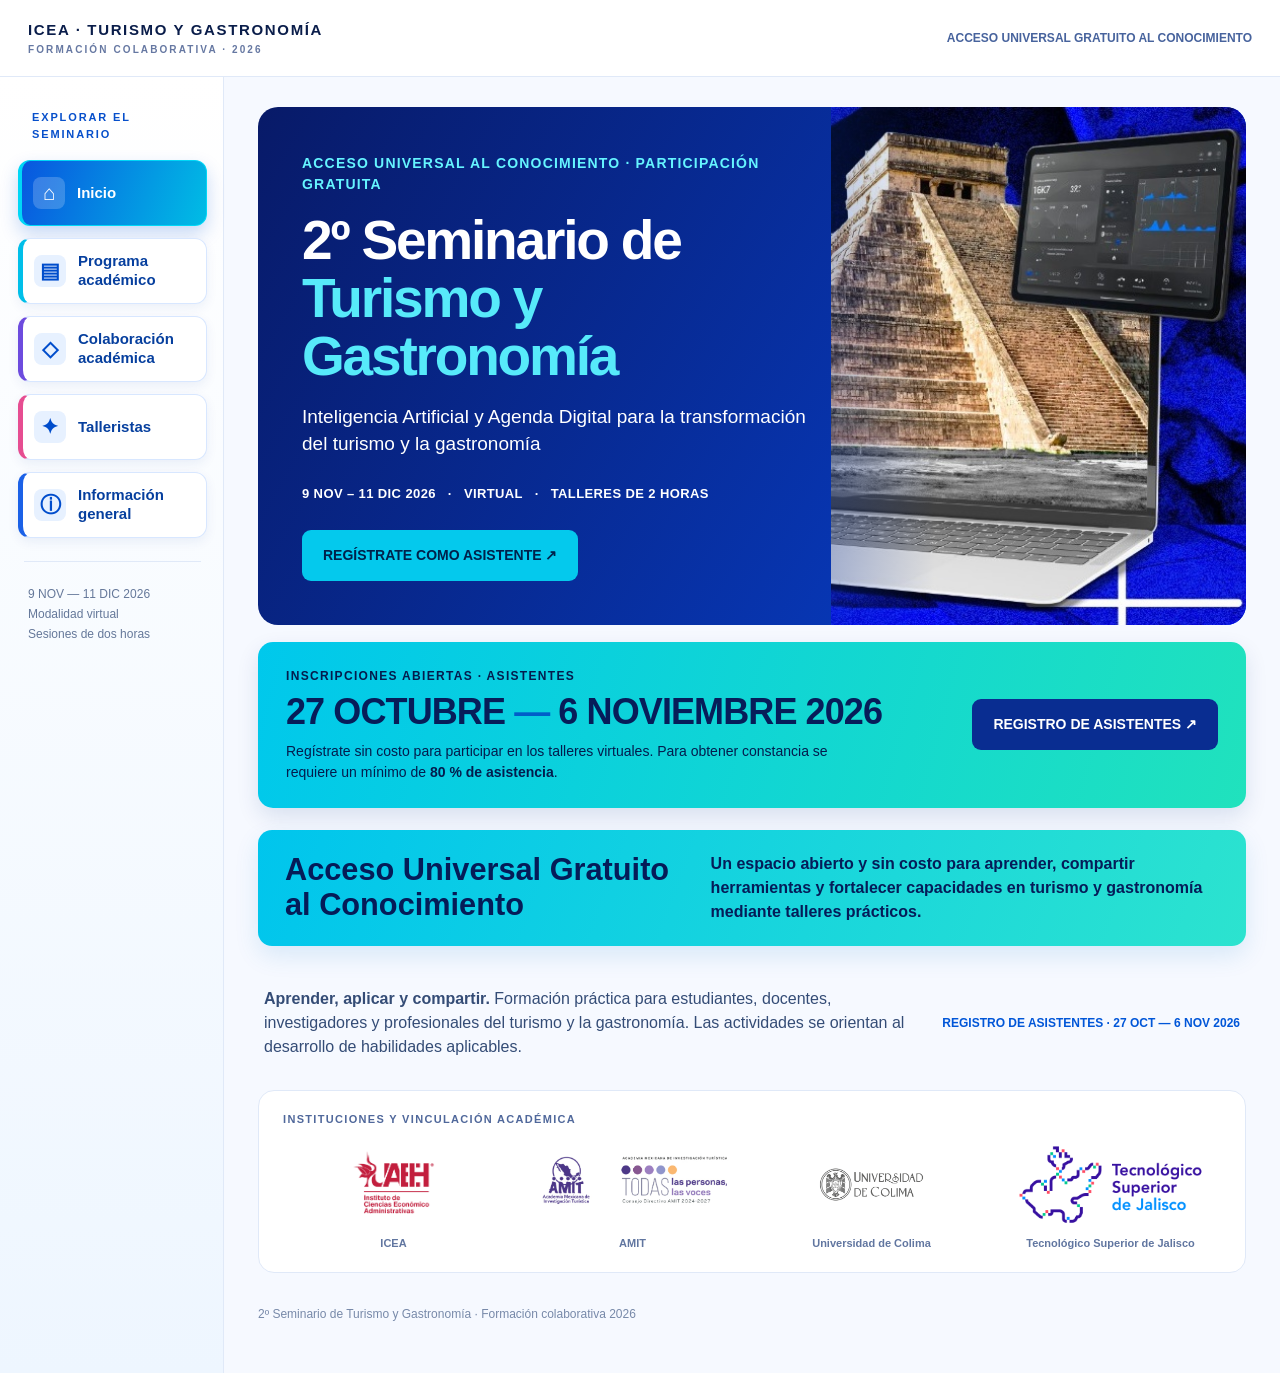
==== commit 48eb18cb: "Add files via upload" ====
--- a/index.html
+++ b/index.html
@@ -1,3 +1,3 @@
 <!DOCTYPE html>
 
-<html lang="es"><head><meta charset="utf-8"/><meta content="width=device-width,initial-scale=1" name="viewport"/><meta content="#061b65" name="theme-color"/><title>Inicio · 2º Seminario de Turismo y Gastronomía</title><link href="styles.css" rel="stylesheet"/></head><body><header class="header"><div class="head-inner"><a class="brand" href="index.html">ICEA · TURISMO Y GASTRONOMÍA<small>FORMACIÓN COLABORATIVA · 2026</small></a><div class="header-note">ACCESO UNIVERSAL GRATUITO AL CONOCIMIENTO</div></div></header><div class="shell"><aside class="side"><p class="side-title">Explorar el seminario</p><a class="current" href="index.html"><span class="symbol">⌂</span>Inicio</a><a class="" href="programa.html"><span class="symbol">▤</span>Programa académico</a><a class="" href="colaboracion.html"><span class="symbol">◇</span>Colaboración académica</a><a class="" href="talleristas.html"><span class="symbol">✦</span> Talleristas</a><a class="" href="informacion.html"><span class="symbol">ⓘ</span>Información general</a><div class="divider"></div><p class="note">9 NOV — 11 DIC 2026<br/>Modalidad virtual<br/>Sesiones de dos horas</p></aside><main class="content"><section class="hero"><div class="hero-copy"><div class="eyebrow">ACCESO UNIVERSAL AL CONOCIMIENTO · PARTICIPACIÓN GRATUITA</div><h1>2º Seminario de<br/><span>Turismo y Gastronomía</span></h1><p class="subtitle">Inteligencia Artificial y Agenda Digital para la transformación del turismo y la gastronomía</p><p class="facts">9 NOV – 11 DIC 2026   ·   VIRTUAL   ·   TALLERES DE 2 HORAS</p><a class="btn" href="talleristas.html" rel="noopener" target="_blank">CONOCE LA CONVOCATORIA PARA TALLERISTAS ↗</a></div><div aria-label="Imagen original del seminario: turismo, gastronomía y tecnología" class="hero-image" role="img"></div></section><section class="free-feature"><div class="free-title">Acceso Universal Gratuito al Conocimiento</div><p>Un espacio abierto y sin costo para aprender, compartir herramientas y fortalecer capacidades en turismo y gastronomía mediante talleres prácticos.</p></section><div class="intro"><p><strong>Aprender, aplicar y compartir.</strong> Formación práctica para estudiantes, docentes, investigadores y profesionales del turismo y la gastronomía. Las actividades se orientan al desarrollo de habilidades aplicables.</p><div class="date-tag">ASISTENTES · REGISTRO DEL 26 OCT AL 6 NOV</div></div><section class="logos"><div class="logos-title">Instituciones y vinculación académica</div><div class="logo-grid"><div><img alt="Logotipo original de ICEA" src="assets/icea-original.png"/><div class="logo-label">ICEA</div></div><div><img alt="Logotipo original de AMIT" src="assets/amit-original.png"/><div class="logo-label">AMIT</div></div><div><img alt="Logotipo original de Universidad de Colima" src="assets/colima-original.png"/><div class="logo-label">Universidad de Colima</div></div><div><img alt="Logotipo original de Tecnológico Superior de Jalisco" src="assets/jalisco-original.png"/><div class="logo-label">Tecnológico Superior de Jalisco</div></div></div></section><footer class="foot">2º Seminario de Turismo y Gastronomía · Formación colaborativa 2026</footer></main></div></body></html>+<html lang="es"><head><meta charset="utf-8"/><meta content="width=device-width,initial-scale=1" name="viewport"/><meta content="#061b65" name="theme-color"/><title>Inicio · 2º Seminario de Turismo y Gastronomía</title><link href="styles.css" rel="stylesheet"/></head><body><header class="header"><div class="head-inner"><a class="brand" href="index.html">ICEA · TURISMO Y GASTRONOMÍA<small>FORMACIÓN COLABORATIVA · 2026</small></a><div class="header-note">ACCESO UNIVERSAL GRATUITO AL CONOCIMIENTO</div></div></header><div class="shell"><aside class="side"><p class="side-title">Explorar el seminario</p><a class="current" href="index.html"><span class="symbol">⌂</span>Inicio</a><a class="" href="programa.html"><span class="symbol">▤</span>Programa académico</a><a class="" href="colaboracion.html"><span class="symbol">◇</span>Colaboración académica</a><a class="" href="talleristas.html"><span class="symbol">✦</span> Talleristas</a><a class="" href="informacion.html"><span class="symbol">ⓘ</span>Información general</a><div class="divider"></div><p class="note">9 NOV — 11 DIC 2026<br/>Modalidad virtual<br/>Sesiones de dos horas</p></aside><main class="content"><section class="hero"><div class="hero-copy"><div class="eyebrow">ACCESO UNIVERSAL AL CONOCIMIENTO · PARTICIPACIÓN GRATUITA</div><h1>2º Seminario de<br/><span>Turismo y Gastronomía</span></h1><p class="subtitle">Inteligencia Artificial y Agenda Digital para la transformación del turismo y la gastronomía</p><p class="facts">9 NOV – 11 DIC 2026   ·   VIRTUAL   ·   TALLERES DE 2 HORAS</p><a class="btn" href="https://docs.google.com/forms/d/e/1FAIpQLSdG82oHI52DCRmbZJGkXpCxF71yY5wEgl_BLAuEmicUUUZxKA/viewform?usp=sharing&amp;ouid=101435475402631362778" rel="noopener noreferrer" target="_blank">REGÍSTRATE COMO ASISTENTE ↗</a></div><div aria-label="Imagen original del seminario: turismo, gastronomía y tecnología" class="hero-image" role="img"></div></section><section aria-label="Inscripciones de asistentes" class="registration-highlight"><div><span class="registration-kicker">INSCRIPCIONES ABIERTAS · ASISTENTES</span><h2>27 OCTUBRE <span>—</span> 6 NOVIEMBRE 2026</h2><p>Regístrate sin costo para participar en los talleres virtuales. Para obtener constancia se requiere un mínimo de <strong>80 % de asistencia</strong>.</p></div><a class="btn registration-btn" href="https://docs.google.com/forms/d/e/1FAIpQLSdG82oHI52DCRmbZJGkXpCxF71yY5wEgl_BLAuEmicUUUZxKA/viewform?usp=sharing&amp;ouid=101435475402631362778" rel="noopener noreferrer" target="_blank">REGISTRO DE ASISTENTES ↗</a></section><section class="free-feature"><div class="free-title">Acceso Universal Gratuito al Conocimiento</div><p>Un espacio abierto y sin costo para aprender, compartir herramientas y fortalecer capacidades en turismo y gastronomía mediante talleres prácticos.</p></section><div class="intro"><p><strong>Aprender, aplicar y compartir.</strong> Formación práctica para estudiantes, docentes, investigadores y profesionales del turismo y la gastronomía. Las actividades se orientan al desarrollo de habilidades aplicables.</p><div class="date-tag">REGISTRO DE ASISTENTES · 27 OCT — 6 NOV 2026</div></div><section class="logos"><div class="logos-title">Instituciones y vinculación académica</div><div class="logo-grid"><div><img alt="Logotipo original de ICEA" src="assets/icea-original.png"/><div class="logo-label">ICEA</div></div><div><img alt="Logotipo original de AMIT" src="assets/amit-original.png"/><div class="logo-label">AMIT</div></div><div><img alt="Logotipo original de Universidad de Colima" src="assets/colima-original.png"/><div class="logo-label">Universidad de Colima</div></div><div><img alt="Logotipo original de Tecnológico Superior de Jalisco" src="assets/jalisco-original.png"/><div class="logo-label">Tecnológico Superior de Jalisco</div></div></div></section><footer class="foot">2º Seminario de Turismo y Gastronomía · Formación colaborativa 2026</footer></main></div></body></html>
--- a/styles.css
+++ b/styles.css
@@ -29,3 +29,23 @@
 .free-feature p{font-size:16px;line-height:1.5;margin:0;font-weight:550}
 .hero .eyebrow{font-size:14px;letter-spacing:.085em;font-weight:900;color:#65f4ff}
 @media(max-width:760px){.free-feature{display:block;padding:20px}.free-feature p{margin-top:12px}}
+
+.registration-soon{display:inline-block;background:#12c8eb;color:#062357;border-radius:9px;padding:15px 21px;font-size:14px;font-weight:900;letter-spacing:.025em;cursor:default}
+
+/* Fecha límite para talleristas */
+.deadline-banner{margin-top:18px;padding:16px 20px;background:#dff9fd;border-left:6px solid #00bbdc;border-radius:9px;display:flex;flex-wrap:wrap;align-items:center;justify-content:space-between;gap:8px;color:#06266b}
+.deadline-banner strong{font-size:clamp(16px,1.7vw,21px);line-height:1.3}
+.deadline-banner span{font-size:13px;font-weight:700;color:#21538a}
+.deadline-caption{font-size:13px;font-weight:750;color:#00519c;margin:10px 0 0;text-align:center}
+
+/* Inscripciones de asistentes: bloque de alto contraste */
+.registration-highlight{display:flex;align-items:center;justify-content:space-between;gap:22px;padding:25px 28px;margin:17px 0 14px;border-radius:15px;background:linear-gradient(105deg,#00c8ec 0%,#20e2bd 100%);color:#041c4d;box-shadow:0 9px 22px rgba(0,47,126,.12)}
+.registration-kicker{display:block;font-size:12px;font-weight:900;letter-spacing:.11em;margin-bottom:8px}
+.registration-highlight h2{font-size:clamp(23px,3vw,36px);line-height:1.08;letter-spacing:-.025em;margin:0 0 9px;font-weight:900;color:#071d59}
+.registration-highlight h2 span{color:#005ec9}
+.registration-highlight p{margin:0;font-size:14px;line-height:1.5;max-width:580px}
+.registration-btn{flex-shrink:0;background:#092d91!important;color:white!important;text-align:center;white-space:normal;min-width:190px}
+.registration-date-inline{display:flex;flex-direction:column;gap:6px;background:#ddf9ff;color:#07236b;border-left:6px solid #02c9e5;border-radius:10px;padding:16px 20px;margin:15px 0;font-weight:900}
+.registration-date-inline span{font-size:12px;letter-spacing:.1em}.registration-date-inline strong{font-size:clamp(22px,3vw,31px);line-height:1.2}
+.attendance-rule{padding:13px 16px;background:#f0f6ff;border-radius:10px}
+@media(max-width:800px){.registration-highlight{flex-direction:column;align-items:stretch;padding:20px}.registration-btn{width:100%;min-width:0}.registration-highlight h2{font-size:27px}}
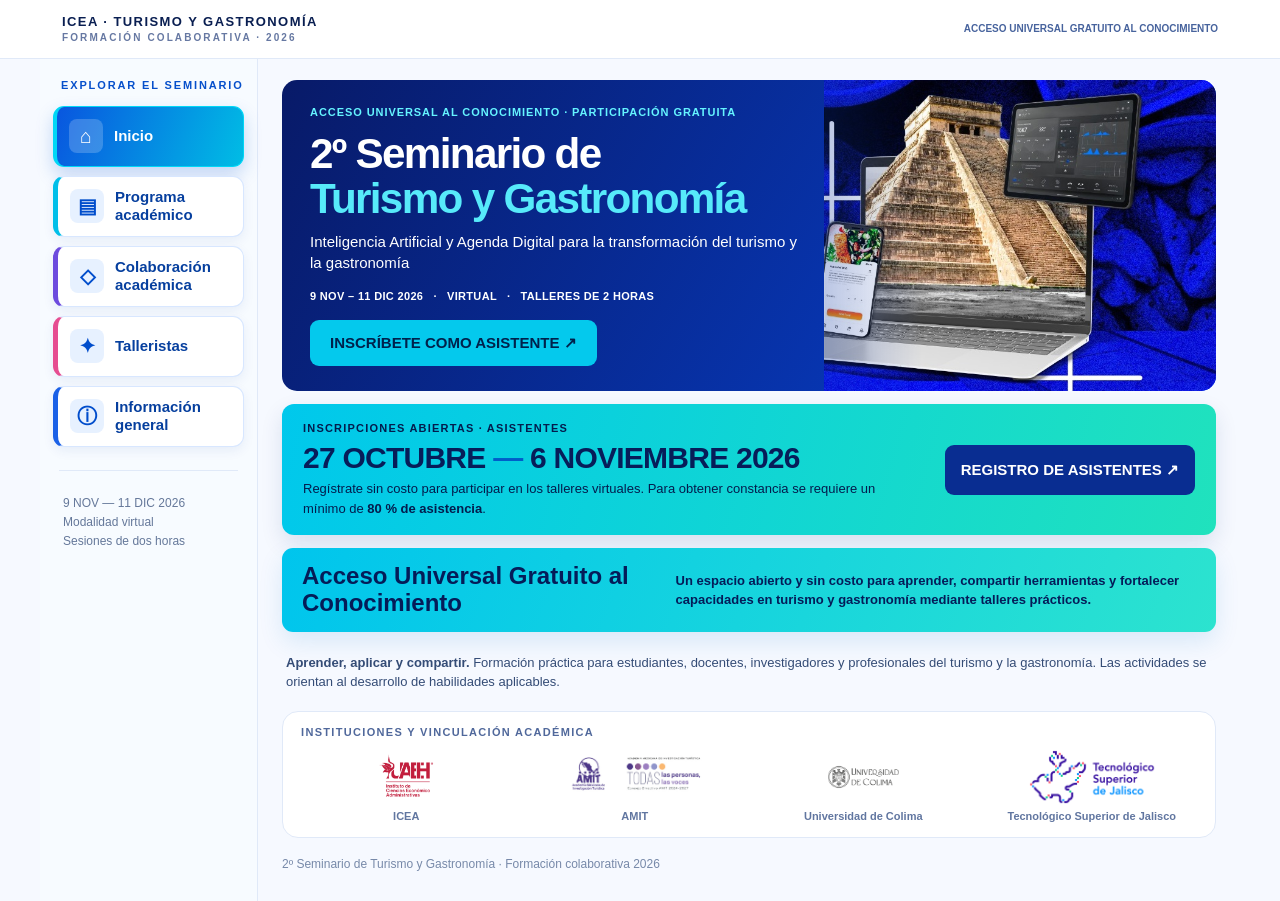
==== commit f1861e2c: "Add files via upload" ====
--- a/index.html
+++ b/index.html
@@ -1,3 +1,3 @@
 <!DOCTYPE html>
 
-<html lang="es"><head><meta charset="utf-8"/><meta content="width=device-width,initial-scale=1" name="viewport"/><meta content="#061b65" name="theme-color"/><title>Inicio · 2º Seminario de Turismo y Gastronomía</title><link href="styles.css" rel="stylesheet"/></head><body><header class="header"><div class="head-inner"><a class="brand" href="index.html">ICEA · TURISMO Y GASTRONOMÍA<small>FORMACIÓN COLABORATIVA · 2026</small></a><div class="header-note">ACCESO UNIVERSAL GRATUITO AL CONOCIMIENTO</div></div></header><div class="shell"><aside class="side"><p class="side-title">Explorar el seminario</p><a class="current" href="index.html"><span class="symbol">⌂</span>Inicio</a><a class="" href="programa.html"><span class="symbol">▤</span>Programa académico</a><a class="" href="colaboracion.html"><span class="symbol">◇</span>Colaboración académica</a><a class="" href="talleristas.html"><span class="symbol">✦</span> Talleristas</a><a class="" href="informacion.html"><span class="symbol">ⓘ</span>Información general</a><div class="divider"></div><p class="note">9 NOV — 11 DIC 2026<br/>Modalidad virtual<br/>Sesiones de dos horas</p></aside><main class="content"><section class="hero"><div class="hero-copy"><div class="eyebrow">ACCESO UNIVERSAL AL CONOCIMIENTO · PARTICIPACIÓN GRATUITA</div><h1>2º Seminario de<br/><span>Turismo y Gastronomía</span></h1><p class="subtitle">Inteligencia Artificial y Agenda Digital para la transformación del turismo y la gastronomía</p><p class="facts">9 NOV – 11 DIC 2026   ·   VIRTUAL   ·   TALLERES DE 2 HORAS</p><a class="btn" href="https://docs.google.com/forms/d/e/1FAIpQLSdG82oHI52DCRmbZJGkXpCxF71yY5wEgl_BLAuEmicUUUZxKA/viewform?usp=sharing&amp;ouid=101435475402631362778" rel="noopener noreferrer" target="_blank">REGÍSTRATE COMO ASISTENTE ↗</a></div><div aria-label="Imagen original del seminario: turismo, gastronomía y tecnología" class="hero-image" role="img"></div></section><section aria-label="Inscripciones de asistentes" class="registration-highlight"><div><span class="registration-kicker">INSCRIPCIONES ABIERTAS · ASISTENTES</span><h2>27 OCTUBRE <span>—</span> 6 NOVIEMBRE 2026</h2><p>Regístrate sin costo para participar en los talleres virtuales. Para obtener constancia se requiere un mínimo de <strong>80 % de asistencia</strong>.</p></div><a class="btn registration-btn" href="https://docs.google.com/forms/d/e/1FAIpQLSdG82oHI52DCRmbZJGkXpCxF71yY5wEgl_BLAuEmicUUUZxKA/viewform?usp=sharing&amp;ouid=101435475402631362778" rel="noopener noreferrer" target="_blank">REGISTRO DE ASISTENTES ↗</a></section><section class="free-feature"><div class="free-title">Acceso Universal Gratuito al Conocimiento</div><p>Un espacio abierto y sin costo para aprender, compartir herramientas y fortalecer capacidades en turismo y gastronomía mediante talleres prácticos.</p></section><div class="intro"><p><strong>Aprender, aplicar y compartir.</strong> Formación práctica para estudiantes, docentes, investigadores y profesionales del turismo y la gastronomía. Las actividades se orientan al desarrollo de habilidades aplicables.</p><div class="date-tag">REGISTRO DE ASISTENTES · 27 OCT — 6 NOV 2026</div></div><section class="logos"><div class="logos-title">Instituciones y vinculación académica</div><div class="logo-grid"><div><img alt="Logotipo original de ICEA" src="assets/icea-original.png"/><div class="logo-label">ICEA</div></div><div><img alt="Logotipo original de AMIT" src="assets/amit-original.png"/><div class="logo-label">AMIT</div></div><div><img alt="Logotipo original de Universidad de Colima" src="assets/colima-original.png"/><div class="logo-label">Universidad de Colima</div></div><div><img alt="Logotipo original de Tecnológico Superior de Jalisco" src="assets/jalisco-original.png"/><div class="logo-label">Tecnológico Superior de Jalisco</div></div></div></section><footer class="foot">2º Seminario de Turismo y Gastronomía · Formación colaborativa 2026</footer></main></div></body></html>+<html lang="es"><head><meta charset="utf-8"/><meta content="width=device-width,initial-scale=1" name="viewport"/><meta content="#061b65" name="theme-color"/><title>Inicio · 2º Seminario de Turismo y Gastronomía</title><link href="styles.css" rel="stylesheet"/></head><body><header class="header"><div class="head-inner"><a class="brand" href="index.html">ICEA · TURISMO Y GASTRONOMÍA<small>FORMACIÓN COLABORATIVA · 2026</small></a><div class="header-note">ACCESO UNIVERSAL GRATUITO AL CONOCIMIENTO</div></div></header><div class="shell"><aside class="side"><p class="side-title">Explorar el seminario</p><a class="current" href="index.html"><span class="symbol">⌂</span>Inicio</a><a class="" href="programa.html"><span class="symbol">▤</span>Programa académico</a><a class="" href="colaboracion.html"><span class="symbol">◇</span>Colaboración académica</a><a class="" href="talleristas.html"><span class="symbol">✦</span> Talleristas</a><a class="" href="informacion.html"><span class="symbol">ⓘ</span>Información general</a><div class="divider"></div><p class="note">9 NOV — 11 DIC 2026<br/>Modalidad virtual<br/>Sesiones de dos horas</p></aside><main class="content"><section class="hero"><div class="hero-copy"><div class="eyebrow">ACCESO UNIVERSAL AL CONOCIMIENTO · PARTICIPACIÓN GRATUITA</div><h1>2º Seminario de<br/><span>Turismo y Gastronomía</span></h1><p class="subtitle">Inteligencia Artificial y Agenda Digital para la transformación del turismo y la gastronomía</p><p class="facts">9 NOV – 11 DIC 2026   ·   VIRTUAL   ·   TALLERES DE 2 HORAS</p><a class="btn" href="https://docs.google.com/forms/d/e/1FAIpQLSdG82oHI52DCRmbZJGkXpCxF71yY5wEgl_BLAuEmicUUUZxKA/viewform?usp=sharing&amp;ouid=101435475402631362778" rel="noopener noreferrer" target="_blank">INSCRÍBETE COMO ASISTENTE ↗</a></div><div aria-label="Imagen original del seminario: turismo, gastronomía y tecnología" class="hero-image" role="img"></div></section><section aria-label="Inscripciones de asistentes" class="registration-highlight"><div><span class="registration-kicker">INSCRIPCIONES ABIERTAS · ASISTENTES</span><h2>27 OCTUBRE <span>—</span> 6 NOVIEMBRE 2026</h2><p>Regístrate sin costo para participar en los talleres virtuales. Para obtener constancia se requiere un mínimo de <strong>80 % de asistencia</strong>.</p></div><a class="btn registration-btn" href="https://docs.google.com/forms/d/e/1FAIpQLSdG82oHI52DCRmbZJGkXpCxF71yY5wEgl_BLAuEmicUUUZxKA/viewform?usp=sharing&amp;ouid=101435475402631362778" rel="noopener noreferrer" target="_blank">REGISTRO DE ASISTENTES ↗</a></section><section class="free-feature"><div class="free-title">Acceso Universal Gratuito al Conocimiento</div><p>Un espacio abierto y sin costo para aprender, compartir herramientas y fortalecer capacidades en turismo y gastronomía mediante talleres prácticos.</p></section><div class="intro"><p><strong>Aprender, aplicar y compartir.</strong> Formación práctica para estudiantes, docentes, investigadores y profesionales del turismo y la gastronomía. Las actividades se orientan al desarrollo de habilidades aplicables.</p></div><section class="logos"><div class="logos-title">Instituciones y vinculación académica</div><div class="logo-grid"><div><img alt="Logotipo original de ICEA" src="assets/icea-original.png"/><div class="logo-label">ICEA</div></div><div><img alt="Logotipo original de AMIT" src="assets/amit-original.png"/><div class="logo-label">AMIT</div></div><div><img alt="Logotipo original de Universidad de Colima" src="assets/colima-original.png"/><div class="logo-label">Universidad de Colima</div></div><div><img alt="Logotipo original de Tecnológico Superior de Jalisco" src="assets/jalisco-original.png"/><div class="logo-label">Tecnológico Superior de Jalisco</div></div></div></section><footer class="foot">2º Seminario de Turismo y Gastronomía · Formación colaborativa 2026</footer></main></div></body></html>
--- a/styles.css
+++ b/styles.css
@@ -49,3 +49,56 @@
 .registration-date-inline span{font-size:12px;letter-spacing:.1em}.registration-date-inline strong{font-size:clamp(22px,3vw,31px);line-height:1.2}
 .attendance-rule{padding:13px 16px;background:#f0f6ff;border-radius:10px}
 @media(max-width:800px){.registration-highlight{flex-direction:column;align-items:stretch;padding:20px}.registration-btn{width:100%;min-width:0}.registration-highlight h2{font-size:27px}}
+
+/* REDISEÑO COMPACTO 27 OCT: jerarquía, navegación y programa académico */
+:root{--ink:#091e51}
+body{font-size:15px;line-height:1.42}
+.head-inner{max-width:1200px;min-height:58px;padding:9px 22px}
+.brand{font-size:13px}.header-note{font-size:10px}
+.shell{max-width:1200px;grid-template-columns:218px minmax(0,1fr);min-height:calc(100vh - 58px)}
+.side{padding:19px 13px;background:#f7fbff}
+.side-title{margin:0 0 12px 8px;font-size:11px}
+.side a{display:flex;align-items:center;gap:11px;min-height:61px;margin-bottom:9px;padding:10px 12px;font-size:15px;font-weight:800;line-height:1.2;border-radius:11px}
+.side a.current{padding-left:12px}
+.side a .symbol{width:34px;height:34px;flex:0 0 34px;font-size:20px}
+.side .note{font-size:12px;line-height:1.6}
+.content{padding:21px 24px 26px}
+.hero{grid-template-columns:minmax(0,1.16fr) minmax(0,.84fr);border-radius:15px;min-height:0}
+.hero-copy{padding:25px 22px 25px 28px}
+.hero h1{font-size:clamp(30px,3.3vw,43px);margin:10px 0 9px;line-height:1.08}
+.hero .eyebrow{font-size:11px}.subtitle{font-size:15px;line-height:1.4;margin:0}.facts{font-size:11px;margin:16px 0}
+.btn{font-size:15px;padding:14px 20px;line-height:1.2;border-radius:9px;text-align:center}
+.hero-image{min-height:300px}
+.registration-highlight{margin:13px 0;padding:17px 21px;gap:14px;border-radius:12px}
+.registration-kicker{font-size:11px;margin-bottom:5px}
+.registration-highlight h2{font-size:clamp(23px,2.6vw,30px);margin-bottom:5px}
+.registration-highlight p{font-size:13px}
+.registration-btn{min-width:205px;font-size:15px;padding:16px}
+.free-feature{padding:15px 20px;margin:13px 0 10px;gap:16px;border-radius:11px}
+.free-title{font-size:clamp(19px,2vw,24px);flex-basis:40%}
+.free-feature p{font-size:13px}
+.intro{padding:12px 4px}.intro p{font-size:13px;max-width:none}
+.logos{padding:13px 18px;margin-top:8px}.logos-title{margin-bottom:7px}.logo-grid img{height:58px}.logo-grid .logo-label{margin-top:3px}
+.page-top{margin-bottom:15px}.page-top h1{font-size:clamp(27px,3vw,35px);margin:4px 0 5px}.page-top p{font-size:14px}
+.panel{padding:19px;margin-bottom:12px}.panel h2{font-size:19px}
+.program-wrap{display:block}.program-notice{padding:11px 15px;background:#e8f8fd;border-left:4px solid #00c4e9;border-radius:9px;color:#07426b;font-size:13px;font-weight:750;margin-bottom:14px}
+.session-card{display:grid;grid-template-columns:142px minmax(0,1fr);gap:0;background:#fff;border:1px solid #dbe8fa;border-radius:13px;overflow:hidden;margin-bottom:11px;box-shadow:0 3px 11px rgba(17,67,143,.045)}
+.session-date{display:flex;flex-direction:column;justify-content:center;gap:4px;padding:14px 13px;background:linear-gradient(155deg,#0a3da8,#0666df);color:white}
+.session-number{font-size:10px;letter-spacing:.1em;font-weight:850;color:#a7f4ff}
+.session-day{font-size:18px;line-height:1.2;font-weight:900}
+.session-hour{font-size:12px;font-weight:700;color:#e4f8ff}
+.session-body{padding:13px 17px;min-width:0}
+.session-tag{display:inline-block;font-size:10px;text-transform:uppercase;font-weight:850;letter-spacing:.08em;color:#0079a9;background:#e6f9ff;padding:3px 8px;border-radius:5px}
+.session-body h2{font-size:17px;line-height:1.28;margin:7px 0 6px;color:#082358}
+.session-body p{font-size:13px;line-height:1.35;margin:0;color:#516485}
+.program-footnote{font-size:12px;color:#526787;margin:13px 0}
+.foot{margin-top:18px}
+@media(max-width:1000px){.shell{grid-template-columns:205px minmax(0,1fr)}.content{padding:18px}.hero{grid-template-columns:1.12fr .88fr}.hero-image{height:auto;min-height:260px}.hero-copy{padding:22px}.hero h1{font-size:34px}.registration-highlight{flex-direction:column;align-items:stretch}.registration-btn{width:100%}}
+@media(max-width:680px){.shell{display:block}.side{display:flex;overflow-x:auto;gap:7px;padding:10px}.side a,.side a.current{flex:0 0 auto;min-height:48px;padding:10px 13px;margin:0;font-size:13px}.side a .symbol{display:none}.content{padding:13px}.hero{grid-template-columns:1fr}.hero-image{height:170px;min-height:170px}.hero-copy{padding:21px}.hero h1{font-size:32px}.registration-highlight{padding:16px}.registration-highlight h2{font-size:25px}.free-feature{display:block}.free-feature p{margin-top:7px}.session-card{grid-template-columns:112px minmax(0,1fr)}.session-date{padding:11px 9px}.session-day{font-size:15px}.session-hour{font-size:11px}.session-body{padding:11px}.session-body h2{font-size:15px}.logo-grid{grid-template-columns:repeat(2,minmax(0,1fr))}}
+
+/* Ajuste final: nombre y adscripción separados para lectura clara */
+.session-body .presenter{font-size:14px;font-weight:800;color:#12366d;margin:6px 0 2px}
+.session-body .institution{font-size:12px;color:#526787;margin:0}
+.session-card.pending .session-date{background:linear-gradient(145deg,#496584,#6c819a)}
+.session-card.pending .session-tag{background:#edf2f8;color:#52647b}
+@media(min-width:1100px){.session-card{grid-template-columns:155px minmax(0,1fr)}.session-date{padding:13px 16px}}
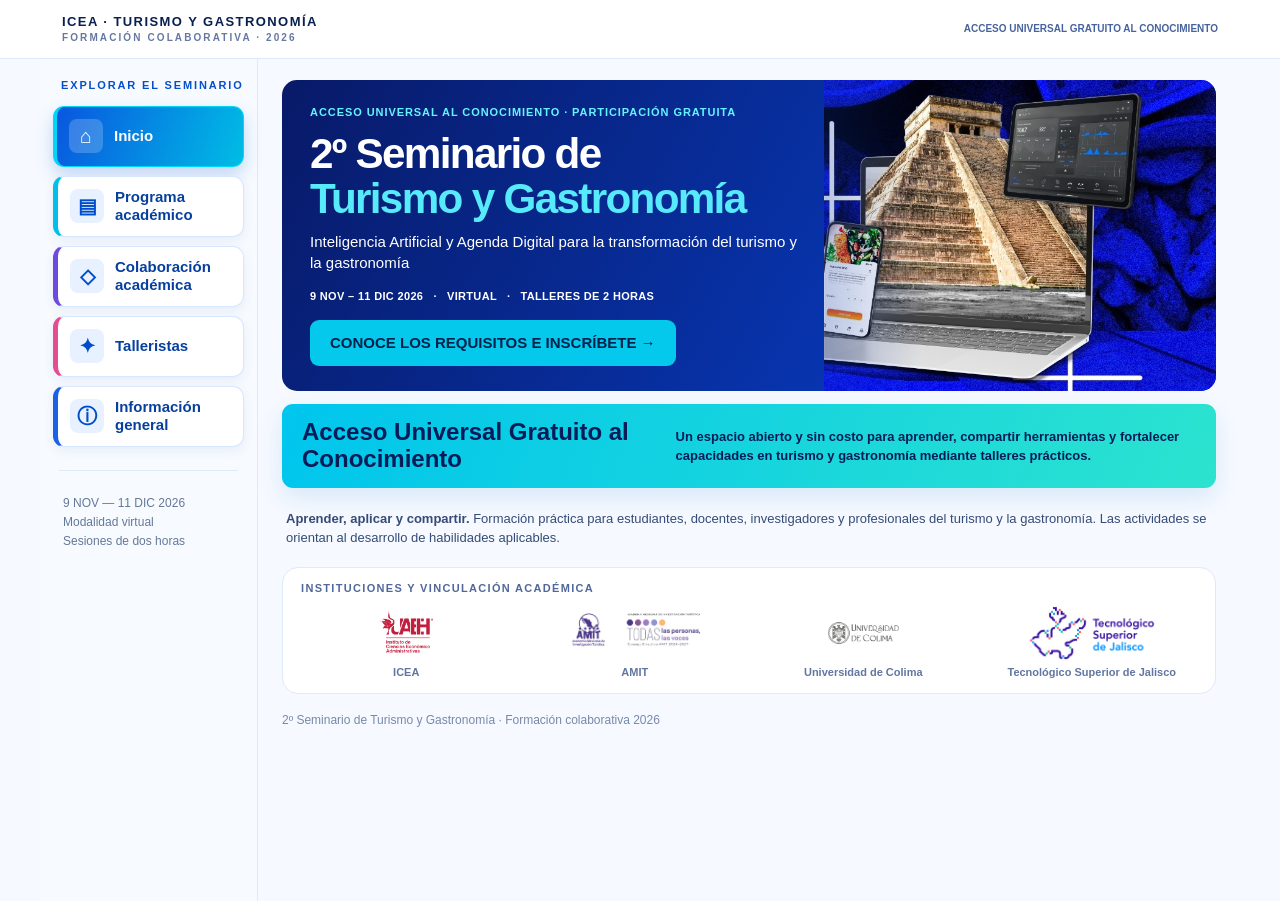
==== commit f8aa736a: "Add files via upload" ====
--- a/index.html
+++ b/index.html
@@ -1,3 +1,3 @@
 <!DOCTYPE html>
 
-<html lang="es"><head><meta charset="utf-8"/><meta content="width=device-width,initial-scale=1" name="viewport"/><meta content="#061b65" name="theme-color"/><title>Inicio · 2º Seminario de Turismo y Gastronomía</title><link href="styles.css" rel="stylesheet"/></head><body><header class="header"><div class="head-inner"><a class="brand" href="index.html">ICEA · TURISMO Y GASTRONOMÍA<small>FORMACIÓN COLABORATIVA · 2026</small></a><div class="header-note">ACCESO UNIVERSAL GRATUITO AL CONOCIMIENTO</div></div></header><div class="shell"><aside class="side"><p class="side-title">Explorar el seminario</p><a class="current" href="index.html"><span class="symbol">⌂</span>Inicio</a><a class="" href="programa.html"><span class="symbol">▤</span>Programa académico</a><a class="" href="colaboracion.html"><span class="symbol">◇</span>Colaboración académica</a><a class="" href="talleristas.html"><span class="symbol">✦</span> Talleristas</a><a class="" href="informacion.html"><span class="symbol">ⓘ</span>Información general</a><div class="divider"></div><p class="note">9 NOV — 11 DIC 2026<br/>Modalidad virtual<br/>Sesiones de dos horas</p></aside><main class="content"><section class="hero"><div class="hero-copy"><div class="eyebrow">ACCESO UNIVERSAL AL CONOCIMIENTO · PARTICIPACIÓN GRATUITA</div><h1>2º Seminario de<br/><span>Turismo y Gastronomía</span></h1><p class="subtitle">Inteligencia Artificial y Agenda Digital para la transformación del turismo y la gastronomía</p><p class="facts">9 NOV – 11 DIC 2026   ·   VIRTUAL   ·   TALLERES DE 2 HORAS</p><a class="btn" href="https://docs.google.com/forms/d/e/1FAIpQLSdG82oHI52DCRmbZJGkXpCxF71yY5wEgl_BLAuEmicUUUZxKA/viewform?usp=sharing&amp;ouid=101435475402631362778" rel="noopener noreferrer" target="_blank">INSCRÍBETE COMO ASISTENTE ↗</a></div><div aria-label="Imagen original del seminario: turismo, gastronomía y tecnología" class="hero-image" role="img"></div></section><section aria-label="Inscripciones de asistentes" class="registration-highlight"><div><span class="registration-kicker">INSCRIPCIONES ABIERTAS · ASISTENTES</span><h2>27 OCTUBRE <span>—</span> 6 NOVIEMBRE 2026</h2><p>Regístrate sin costo para participar en los talleres virtuales. Para obtener constancia se requiere un mínimo de <strong>80 % de asistencia</strong>.</p></div><a class="btn registration-btn" href="https://docs.google.com/forms/d/e/1FAIpQLSdG82oHI52DCRmbZJGkXpCxF71yY5wEgl_BLAuEmicUUUZxKA/viewform?usp=sharing&amp;ouid=101435475402631362778" rel="noopener noreferrer" target="_blank">REGISTRO DE ASISTENTES ↗</a></section><section class="free-feature"><div class="free-title">Acceso Universal Gratuito al Conocimiento</div><p>Un espacio abierto y sin costo para aprender, compartir herramientas y fortalecer capacidades en turismo y gastronomía mediante talleres prácticos.</p></section><div class="intro"><p><strong>Aprender, aplicar y compartir.</strong> Formación práctica para estudiantes, docentes, investigadores y profesionales del turismo y la gastronomía. Las actividades se orientan al desarrollo de habilidades aplicables.</p></div><section class="logos"><div class="logos-title">Instituciones y vinculación académica</div><div class="logo-grid"><div><img alt="Logotipo original de ICEA" src="assets/icea-original.png"/><div class="logo-label">ICEA</div></div><div><img alt="Logotipo original de AMIT" src="assets/amit-original.png"/><div class="logo-label">AMIT</div></div><div><img alt="Logotipo original de Universidad de Colima" src="assets/colima-original.png"/><div class="logo-label">Universidad de Colima</div></div><div><img alt="Logotipo original de Tecnológico Superior de Jalisco" src="assets/jalisco-original.png"/><div class="logo-label">Tecnológico Superior de Jalisco</div></div></div></section><footer class="foot">2º Seminario de Turismo y Gastronomía · Formación colaborativa 2026</footer></main></div></body></html>+<html lang="es"><head><meta charset="utf-8"/><meta content="width=device-width,initial-scale=1" name="viewport"/><meta content="#061b65" name="theme-color"/><title>Inicio · 2º Seminario de Turismo y Gastronomía</title><link href="styles.css" rel="stylesheet"/></head><body><header class="header"><div class="head-inner"><a class="brand" href="index.html">ICEA · TURISMO Y GASTRONOMÍA<small>FORMACIÓN COLABORATIVA · 2026</small></a><div class="header-note">ACCESO UNIVERSAL GRATUITO AL CONOCIMIENTO</div></div></header><div class="shell"><aside class="side"><p class="side-title">Explorar el seminario</p><a class="current" href="index.html"><span class="symbol">⌂</span>Inicio</a><a class="" href="programa.html"><span class="symbol">▤</span>Programa académico</a><a class="" href="colaboracion.html"><span class="symbol">◇</span>Colaboración académica</a><a class="" href="talleristas.html"><span class="symbol">✦</span> Talleristas</a><a class="" href="informacion.html"><span class="symbol">ⓘ</span>Información general</a><div class="divider"></div><p class="note">9 NOV — 11 DIC 2026<br/>Modalidad virtual<br/>Sesiones de dos horas</p></aside><main class="content"><section class="hero"><div class="hero-copy"><div class="eyebrow">ACCESO UNIVERSAL AL CONOCIMIENTO · PARTICIPACIÓN GRATUITA</div><h1>2º Seminario de<br/><span>Turismo y Gastronomía</span></h1><p class="subtitle">Inteligencia Artificial y Agenda Digital para la transformación del turismo y la gastronomía</p><p class="facts">9 NOV – 11 DIC 2026   ·   VIRTUAL   ·   TALLERES DE 2 HORAS</p><a class="btn" href="informacion.html">CONOCE LOS REQUISITOS E INSCRÍBETE →</a></div><div aria-label="Imagen original del seminario: turismo, gastronomía y tecnología" class="hero-image" role="img"></div></section><section class="free-feature"><div class="free-title">Acceso Universal Gratuito al Conocimiento</div><p>Un espacio abierto y sin costo para aprender, compartir herramientas y fortalecer capacidades en turismo y gastronomía mediante talleres prácticos.</p></section><div class="intro"><p><strong>Aprender, aplicar y compartir.</strong> Formación práctica para estudiantes, docentes, investigadores y profesionales del turismo y la gastronomía. Las actividades se orientan al desarrollo de habilidades aplicables.</p></div><section class="logos"><div class="logos-title">Instituciones y vinculación académica</div><div class="logo-grid"><div><img alt="Logotipo original de ICEA" src="assets/icea-original.png"/><div class="logo-label">ICEA</div></div><div><img alt="Logotipo original de AMIT" src="assets/amit-original.png"/><div class="logo-label">AMIT</div></div><div><img alt="Logotipo original de Universidad de Colima" src="assets/colima-original.png"/><div class="logo-label">Universidad de Colima</div></div><div><img alt="Logotipo original de Tecnológico Superior de Jalisco" src="assets/jalisco-original.png"/><div class="logo-label">Tecnológico Superior de Jalisco</div></div></div></section><footer class="foot">2º Seminario de Turismo y Gastronomía · Formación colaborativa 2026</footer></main></div></body></html>
--- a/styles.css
+++ b/styles.css
@@ -102,3 +102,27 @@
 .session-card.pending .session-date{background:linear-gradient(145deg,#496584,#6c819a)}
 .session-card.pending .session-tag{background:#edf2f8;color:#52647b}
 @media(min-width:1100px){.session-card{grid-template-columns:155px minmax(0,1fr)}.session-date{padding:13px 16px}}
+
+/* Resultados de aprendizaje: programa académico */
+.session-learning{margin-top:10px;padding:9px 12px;background:#f0f8ff;border-left:3px solid #00b9d9;border-radius:7px}.session-learning strong{display:block;color:#06448d;font-size:12px;margin-bottom:3px}.session-learning p{margin:0;color:#213e61;font-size:13px;line-height:1.45}.session-body .session-learning+.session-learning{margin-top:6px}
+
+/* Programa compacto con información desplegable */
+.program-wrap{display:grid;gap:10px}
+.session-card{margin:0!important;min-height:0!important}
+.session-body{padding:14px 18px!important}
+.session-body h2{margin:5px 0 5px!important;line-height:1.22!important;font-size:clamp(16px,1.65vw,19px)!important}
+.session-body .presenter,.session-body .institution{margin:2px 0!important;line-height:1.35!important}
+.session-tag{margin-bottom:3px!important}
+.session-details{margin-top:9px;border-top:1px solid #e1e9f7;padding-top:8px}
+.session-details summary{cursor:pointer;display:inline-flex;align-items:center;gap:8px;font-weight:800;color:#0064c7;font-size:14px;list-style:none}
+.session-details summary::-webkit-details-marker{display:none}
+.session-details summary:after{content:'+';display:inline-grid;place-items:center;background:#e5f7fd;color:#007cba;border-radius:50%;width:22px;height:22px;font-size:18px}
+.session-details[open] summary:after{content:'−'}
+.session-details .session-learning{margin-top:9px!important;padding:8px 11px!important}
+.session-details .session-learning p{margin:3px 0 0!important}
+.session-actions{display:flex;gap:9px;flex-wrap:wrap;margin-top:10px}
+.session-action{border-radius:9px;padding:10px 14px;font-size:13px;font-weight:800;text-align:center;display:inline-flex;align-items:center;justify-content:center;min-height:40px}
+.session-action.join{background:#0869d0;color:white}
+.session-action.attend{background:#02b7c9;color:#002b49}
+.session-action.is-pending{opacity:.53;cursor:not-allowed}
+@media(max-width:650px){.session-actions{flex-direction:column}.session-action{width:100%}.session-body{padding:12px!important}}
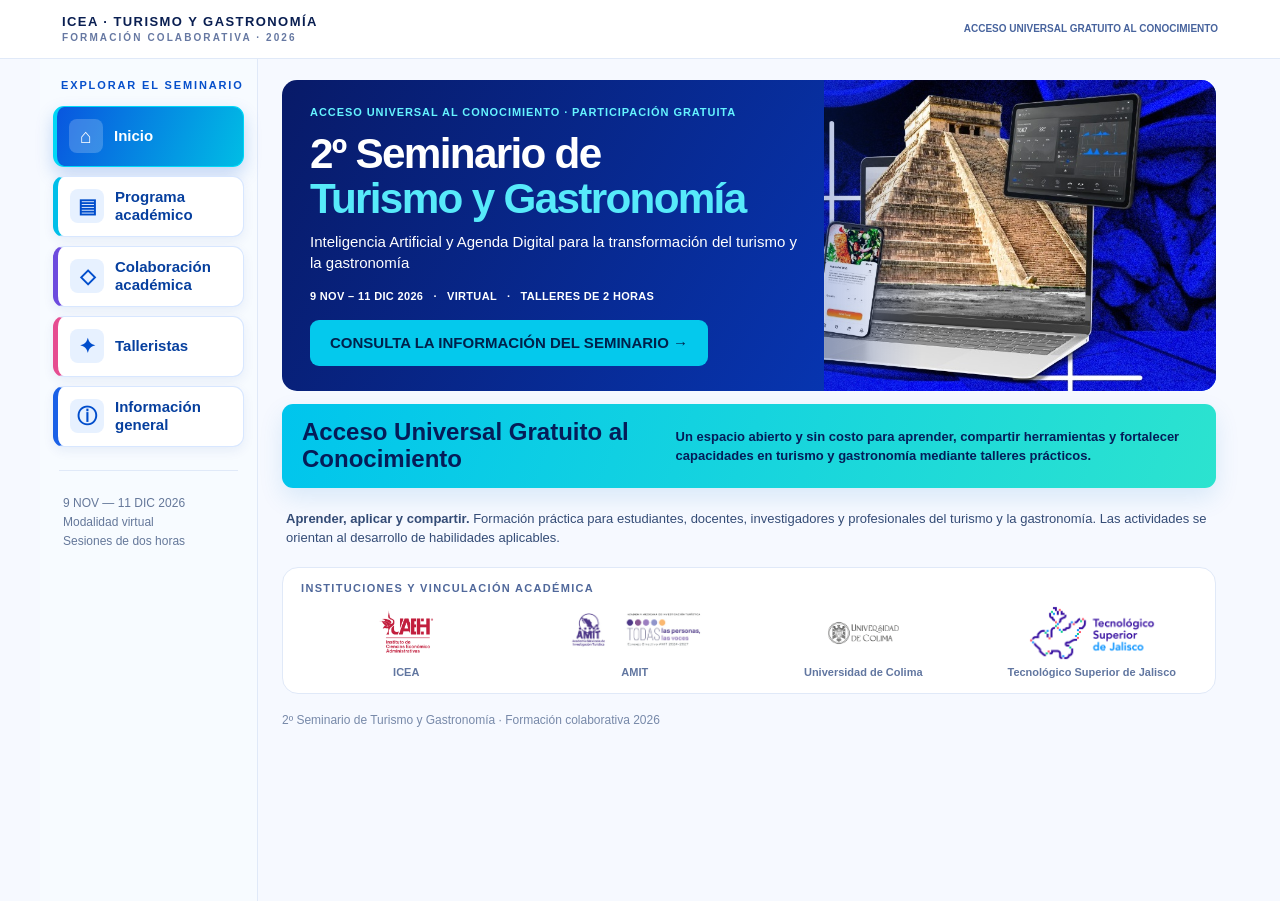
==== commit d2521d9e: "Add files via upload" ====
--- a/index.html
+++ b/index.html
@@ -1,3 +1,3 @@
 <!DOCTYPE html>
 
-<html lang="es"><head><meta charset="utf-8"/><meta content="width=device-width,initial-scale=1" name="viewport"/><meta content="#061b65" name="theme-color"/><title>Inicio · 2º Seminario de Turismo y Gastronomía</title><link href="styles.css" rel="stylesheet"/></head><body><header class="header"><div class="head-inner"><a class="brand" href="index.html">ICEA · TURISMO Y GASTRONOMÍA<small>FORMACIÓN COLABORATIVA · 2026</small></a><div class="header-note">ACCESO UNIVERSAL GRATUITO AL CONOCIMIENTO</div></div></header><div class="shell"><aside class="side"><p class="side-title">Explorar el seminario</p><a class="current" href="index.html"><span class="symbol">⌂</span>Inicio</a><a class="" href="programa.html"><span class="symbol">▤</span>Programa académico</a><a class="" href="colaboracion.html"><span class="symbol">◇</span>Colaboración académica</a><a class="" href="talleristas.html"><span class="symbol">✦</span> Talleristas</a><a class="" href="informacion.html"><span class="symbol">ⓘ</span>Información general</a><div class="divider"></div><p class="note">9 NOV — 11 DIC 2026<br/>Modalidad virtual<br/>Sesiones de dos horas</p></aside><main class="content"><section class="hero"><div class="hero-copy"><div class="eyebrow">ACCESO UNIVERSAL AL CONOCIMIENTO · PARTICIPACIÓN GRATUITA</div><h1>2º Seminario de<br/><span>Turismo y Gastronomía</span></h1><p class="subtitle">Inteligencia Artificial y Agenda Digital para la transformación del turismo y la gastronomía</p><p class="facts">9 NOV – 11 DIC 2026   ·   VIRTUAL   ·   TALLERES DE 2 HORAS</p><a class="btn" href="informacion.html">CONOCE LOS REQUISITOS E INSCRÍBETE →</a></div><div aria-label="Imagen original del seminario: turismo, gastronomía y tecnología" class="hero-image" role="img"></div></section><section class="free-feature"><div class="free-title">Acceso Universal Gratuito al Conocimiento</div><p>Un espacio abierto y sin costo para aprender, compartir herramientas y fortalecer capacidades en turismo y gastronomía mediante talleres prácticos.</p></section><div class="intro"><p><strong>Aprender, aplicar y compartir.</strong> Formación práctica para estudiantes, docentes, investigadores y profesionales del turismo y la gastronomía. Las actividades se orientan al desarrollo de habilidades aplicables.</p></div><section class="logos"><div class="logos-title">Instituciones y vinculación académica</div><div class="logo-grid"><div><img alt="Logotipo original de ICEA" src="assets/icea-original.png"/><div class="logo-label">ICEA</div></div><div><img alt="Logotipo original de AMIT" src="assets/amit-original.png"/><div class="logo-label">AMIT</div></div><div><img alt="Logotipo original de Universidad de Colima" src="assets/colima-original.png"/><div class="logo-label">Universidad de Colima</div></div><div><img alt="Logotipo original de Tecnológico Superior de Jalisco" src="assets/jalisco-original.png"/><div class="logo-label">Tecnológico Superior de Jalisco</div></div></div></section><footer class="foot">2º Seminario de Turismo y Gastronomía · Formación colaborativa 2026</footer></main></div></body></html>+<html lang="es"><head><meta charset="utf-8"/><meta content="width=device-width,initial-scale=1" name="viewport"/><meta content="#061b65" name="theme-color"/><title>Inicio · 2º Seminario de Turismo y Gastronomía</title><link href="styles.css" rel="stylesheet"/></head><body><header class="header"><div class="head-inner"><a class="brand" href="index.html">ICEA · TURISMO Y GASTRONOMÍA<small>FORMACIÓN COLABORATIVA · 2026</small></a><div class="header-note">ACCESO UNIVERSAL GRATUITO AL CONOCIMIENTO</div></div></header><div class="shell"><aside class="side"><p class="side-title">Explorar el seminario</p><a class="current" href="index.html"><span class="symbol">⌂</span>Inicio</a><a class="" href="programa.html"><span class="symbol">▤</span>Programa académico</a><a class="" href="colaboracion.html"><span class="symbol">◇</span>Colaboración académica</a><a class="" href="talleristas.html"><span class="symbol">✦</span> Talleristas</a><a class="" href="informacion.html"><span class="symbol">ⓘ</span>Información general</a><div class="divider"></div><p class="note">9 NOV — 11 DIC 2026<br/>Modalidad virtual<br/>Sesiones de dos horas</p></aside><main class="content"><section class="hero"><div class="hero-copy"><div class="eyebrow">ACCESO UNIVERSAL AL CONOCIMIENTO · PARTICIPACIÓN GRATUITA</div><h1>2º Seminario de<br/><span>Turismo y Gastronomía</span></h1><p class="subtitle">Inteligencia Artificial y Agenda Digital para la transformación del turismo y la gastronomía</p><p class="facts">9 NOV – 11 DIC 2026   ·   VIRTUAL   ·   TALLERES DE 2 HORAS</p><a class="btn" href="informacion.html">CONSULTA LA INFORMACIÓN DEL SEMINARIO →</a></div><div aria-label="Imagen original del seminario: turismo, gastronomía y tecnología" class="hero-image" role="img"></div></section><section class="free-feature"><div class="free-title">Acceso Universal Gratuito al Conocimiento</div><p>Un espacio abierto y sin costo para aprender, compartir herramientas y fortalecer capacidades en turismo y gastronomía mediante talleres prácticos.</p></section><div class="intro"><p><strong>Aprender, aplicar y compartir.</strong> Formación práctica para estudiantes, docentes, investigadores y profesionales del turismo y la gastronomía. Las actividades se orientan al desarrollo de habilidades aplicables.</p></div><section class="logos"><div class="logos-title">Instituciones y vinculación académica</div><div class="logo-grid"><div><img alt="Logotipo original de ICEA" src="assets/icea-original.png"/><div class="logo-label">ICEA</div></div><div><img alt="Logotipo original de AMIT" src="assets/amit-original.png"/><div class="logo-label">AMIT</div></div><div><img alt="Logotipo original de Universidad de Colima" src="assets/colima-original.png"/><div class="logo-label">Universidad de Colima</div></div><div><img alt="Logotipo original de Tecnológico Superior de Jalisco" src="assets/jalisco-original.png"/><div class="logo-label">Tecnológico Superior de Jalisco</div></div></div></section><footer class="foot">2º Seminario de Turismo y Gastronomía · Formación colaborativa 2026</footer></main></div></body></html>
